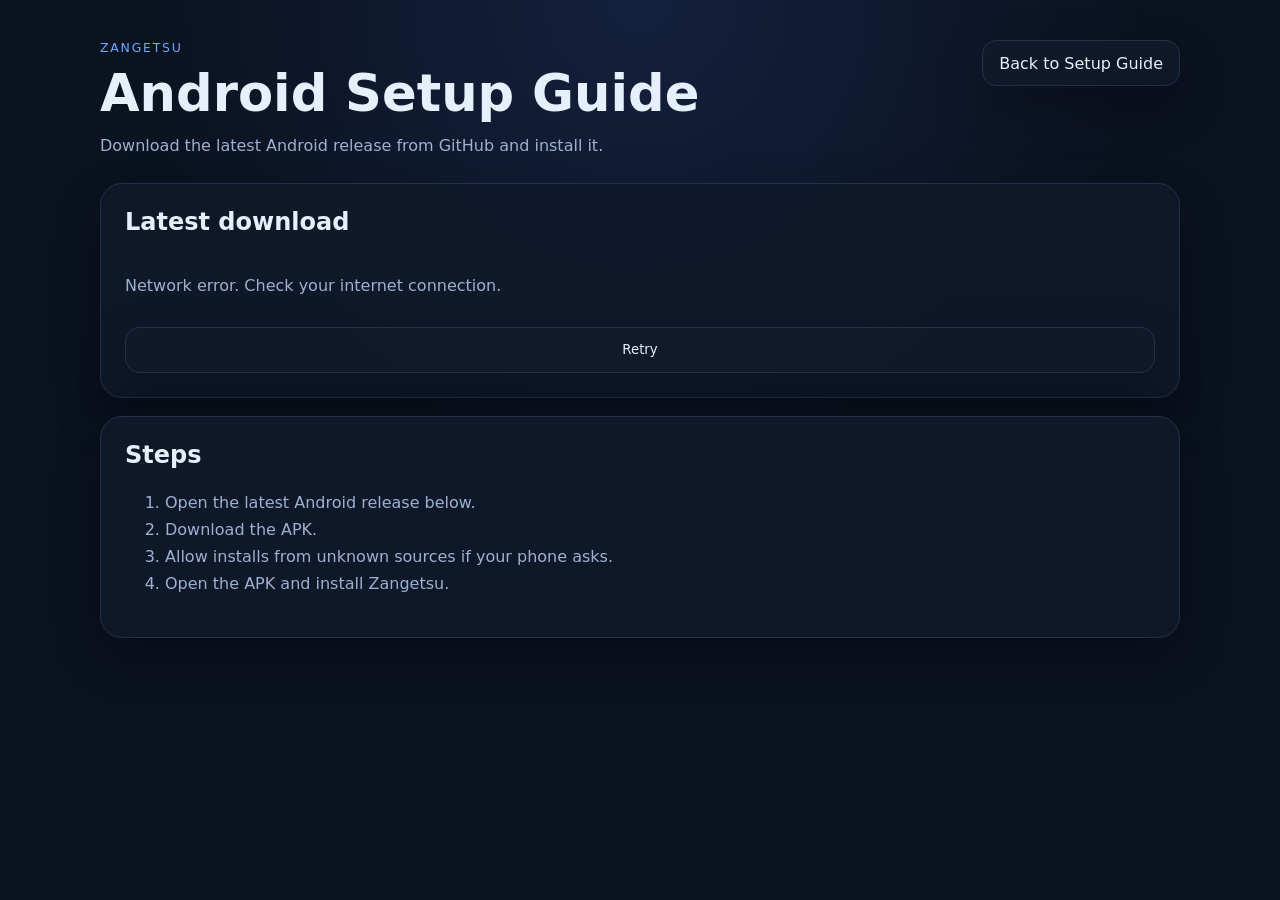
==== android/index.html @ c30e78d7 "Enhance index.html with preconnect and noscript Added preconnect link to GitHub API and noscript mes" ====
<!doctype html>
<html lang="en">
  <head>
    <meta charset="UTF-8" />
    <meta name="viewport" content="width=device-width, initial-scale=1.0" />
    <title>Android Setup | Zangetsu</title>
    <meta name="description" content="Download the latest Android release of Zangetsu from GitHub and install it on your phone or tablet." />
    <link rel="icon" type="image/x-icon" href="../assets/favicon.ico" />
    <link rel="apple-touch-icon" href="../assets/apple-touch-icon.png" />
    <link rel="stylesheet" href="../assets/styles.css" />
    <link rel="preconnect" href="https://api.github.com" />

    <meta property="og:title" content="Android Setup | Zangetsu" />
    <meta property="og:description" content="Install Zangetsu on Android – download the latest APK from GitHub." />
    <meta property="og:type" content="website" />
    <meta property="og:url" content="https://yourdomain.com/android/" />
    <meta property="og:image" content="https://yourdomain.com/assets/og-image.png" />
    <meta name="twitter:card" content="summary_large_image" />
    <meta name="twitter:title" content="Android Setup | Zangetsu" />
    <meta name="twitter:description" content="Install Zangetsu on Android – download the latest APK from GitHub." />
    <meta name="twitter:image" content="https://yourdomain.com/assets/og-image.png" />

    <script defer src="../assets/app.js"></script>
  </head>
  <body data-page="android">
    <a class="skip-link" href="#main-content">Skip to main content</a>

    <header class="topbar">
      <div>
        <p class="eyebrow">Zangetsu</p>
        <h1>Android Setup Guide</h1>
        <p class="subtext">Download the latest Android release from GitHub and install it.</p>
      </div>
      <a class="ghost-button" href="../">Back to Setup Guide</a>
    </header>

    <main id="main-content" class="content">
      <section class="panel">
        <h2>Latest download</h2>
        <div id="download-area" class="download-area">
          <p>Loading release data…</p>
          <noscript>
            <p>JavaScript is required to fetch the latest release automatically.</p>
            <a class="download-button" href="https://github.com/Spyou/Zangetsu/releases/latest" target="_blank" rel="noopener noreferrer">
              Go to GitHub Releases
            </a>
          </noscript>
        </div>
      </section>

      <section class="panel">
        <h2>Steps</h2>
        <ol>
          <li>Open the latest Android release below.</li>
          <li>Download the APK.</li>
          <li>Allow installs from unknown sources if your phone asks.</li>
          <li>Open the APK and install Zangetsu.</li>
        </ol>
      </section>
    </main>
  </body>
</html>
---- assets/styles.css ----
:root {
  --bg: #0b1220;
  --panel: #111a2b;
  --panel-2: #0f1726;
  --text: #e7eefc;
  --muted: #9db0d0;
  --accent: #6ea8fe;
  --border: #22304a;
  --shadow: 0 20px 50px rgba(0, 0, 0, 0.28);
  --radius: 22px;
  --max: 1080px;
  font-family: Inter, system-ui, -apple-system, BlinkMacSystemFont, "Segoe UI", sans-serif;
}

* {
  box-sizing: border-box;
}

body {
  margin: 0;
  min-height: 100vh;
  background: radial-gradient(circle at top, #14213d 0%, var(--bg) 45%);
  color: var(--text);
}

a {
  color: inherit;
  text-decoration: none;
}

/* Focus indicators */
a:focus-visible,
button:focus-visible {
  outline: 2px solid var(--accent);
  outline-offset: 2px;
}

/* Skip to content link */
.skip-link {
  position: absolute;
  top: -40px;
  left: 16px;
  background: var(--accent);
  color: #000;
  padding: 8px 16px;
  border-radius: 8px;
  z-index: 1000;
  font-weight: 600;
  transition: top 0.2s ease;
}

.skip-link:focus {
  top: 16px;
}

@media (prefers-reduced-motion: reduce) {
  .skip-link {
    transition: none;
  }
}

.topbar,
.content,
.grid {
  width: min(var(--max), calc(100% - 32px));
  margin: 0 auto;
}

.topbar {
  display: flex;
  align-items: flex-start;
  justify-content: space-between;
  gap: 16px;
  padding: 40px 0 24px;
}

.eyebrow {
  margin: 0 0 8px;
  text-transform: uppercase;
  letter-spacing: 0.14em;
  font-size: 0.78rem;
  color: var(--accent);
}

h1 {
  margin: 0;
  font-size: clamp(2rem, 4vw, 3.5rem);
}

.subtext {
  margin: 10px 0 0;
  color: var(--muted);
  max-width: 62ch;
  line-height: 1.6;
}

.ghost-button,
.download-button,
button.ghost-button {
  display: inline-flex;
  align-items: center;
  justify-content: center;
  min-height: 46px;
  padding: 0 16px;
  border-radius: 14px;
  border: 1px solid var(--border);
  background: rgba(17, 26, 43, 0.78);
  box-shadow: var(--shadow);
  cursor: pointer;
  font-family: inherit;
  color: var(--text);
  transition: transform 0.15s ease, border-color 0.15s ease;
}

button.ghost-button {
  background: rgba(17, 26, 43, 0.78);
}

@media (prefers-reduced-motion: no-preference) {
  .ghost-button:hover,
  .download-button:hover,
  .card:hover {
    transform: translateY(-1px);
  }
  .ghost-button:hover,
  .download-button:hover {
    border-color: var(--accent);
  }
}

.grid {
  display: grid;
  grid-template-columns: repeat(2, minmax(0, 1fr));
  gap: 18px;
  padding-bottom: 36px;
}

.card,
.panel {
  border: 1px solid var(--border);
  background: rgba(17, 26, 43, 0.88);
  border-radius: var(--radius);
  box-shadow: var(--shadow);
}

.card {
  padding: 24px;
  min-height: 170px;
  transition: transform 0.18s ease, border-color 0.18s ease;
}

.card:hover {
  border-color: var(--accent);
}

.card h2,
.panel h2 {
  margin-top: 0;
}

.card p,
.panel p,
.panel li {
  color: var(--muted);
  line-height: 1.7;
}

.content {
  display: grid;
  gap: 18px;
  padding-bottom: 36px;
}

.panel {
  padding: 24px;
}

.download-area {
  display: grid;
  gap: 12px;
}

.download-button {
  width: fit-content;
  gap: 10px;
  background: linear-gradient(180deg, rgba(110, 168, 254, 0.2), rgba(110, 168, 254, 0.1));
}

/* Loading spinner */
.loading-spinner {
  display: flex;
  align-items: center;
  gap: 8px;
  color: var(--muted);
}

.loading-spinner span::before {
  content: "";
  display: inline-block;
  width: 14px;
  height: 14px;
  border: 2px solid var(--border);
  border-top-color: var(--accent);
  border-radius: 50%;
  animation: spin 0.8s linear infinite;
  margin-right: 8px;
  vertical-align: middle;
}

@keyframes spin {
  to { transform: rotate(360deg); }
}

.badge {
  display: inline-flex;
  width: fit-content;
  padding: 4px 10px;
  border-radius: 999px;
  background: rgba(110, 168, 254, 0.14);
  color: #cfe1ff;
  font-size: 0.85rem;
  border: 1px solid rgba(110, 168, 254, 0.22);
}

@media (max-width: 760px) {
  .topbar {
    flex-direction: column;
  }

  .grid {
    grid-template-columns: 1fr;
  }
}
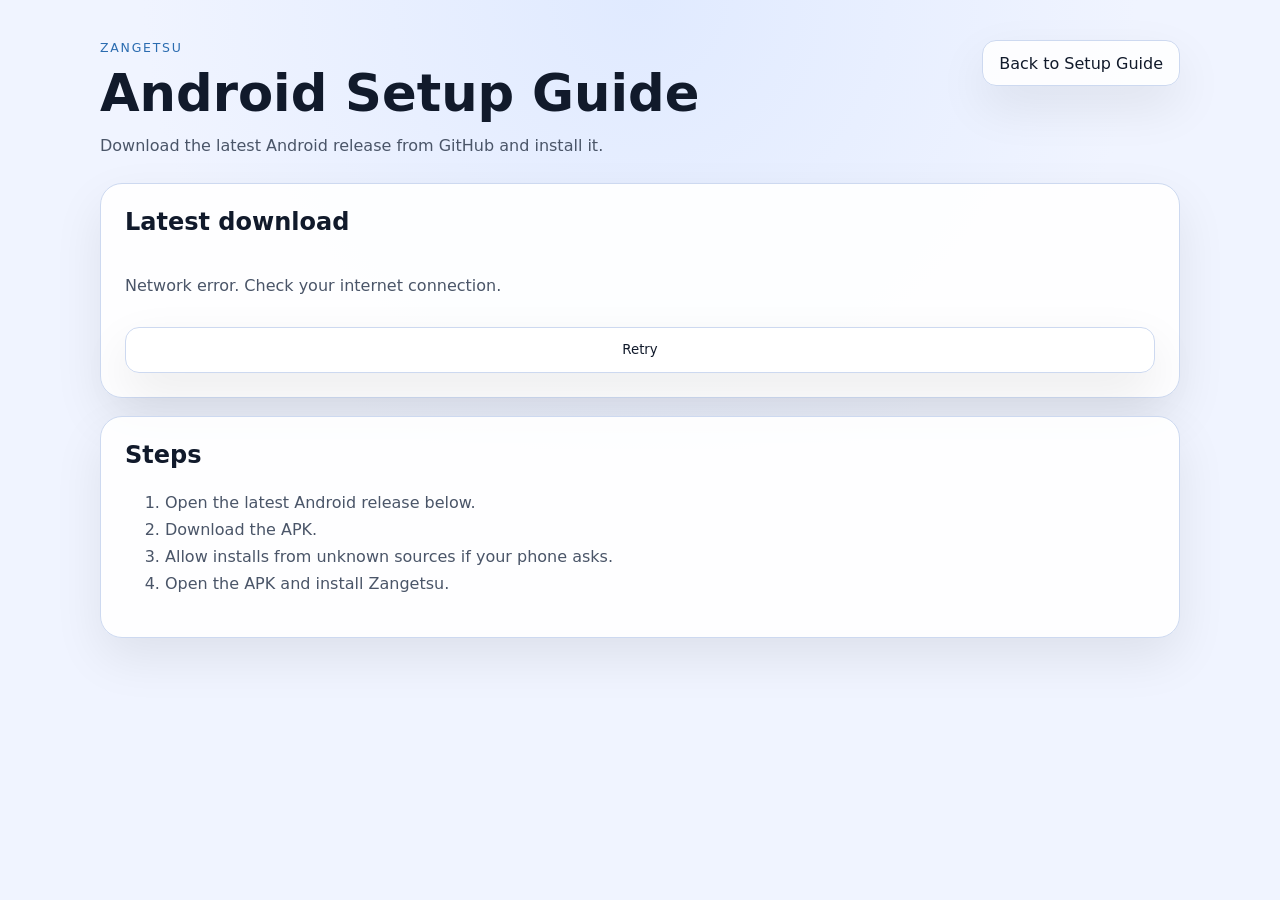
==== commit 51be0a45: "Enhance index.html with canonical and dns-prefetch links" ====
--- a/android/index.html
+++ b/android/index.html
@@ -7,8 +7,10 @@
     <meta name="description" content="Download the latest Android release of Zangetsu from GitHub and install it on your phone or tablet." />
     <link rel="icon" type="image/x-icon" href="../assets/favicon.ico" />
     <link rel="apple-touch-icon" href="../assets/apple-touch-icon.png" />
+    <link rel="canonical" href="https://yourdomain.com/android/" />
+    <link rel="dns-prefetch" href="https://api.github.com" />
+    <link rel="dns-prefetch" href="https://github.com" />
     <link rel="stylesheet" href="../assets/styles.css" />
-    <link rel="preconnect" href="https://api.github.com" />
 
     <meta property="og:title" content="Android Setup | Zangetsu" />
     <meta property="og:description" content="Install Zangetsu on Android – download the latest APK from GitHub." />
@@ -28,13 +30,13 @@
     <header class="topbar">
       <div>
         <p class="eyebrow">Zangetsu</p>
-        <h1>Android Setup Guide</h1>
+        <h1 id="page-title">Android Setup Guide</h1>
         <p class="subtext">Download the latest Android release from GitHub and install it.</p>
       </div>
       <a class="ghost-button" href="../">Back to Setup Guide</a>
     </header>
 
-    <main id="main-content" class="content">
+    <main id="main-content" class="content" aria-labelledby="page-title">
       <section class="panel">
         <h2>Latest download</h2>
         <div id="download-area" class="download-area">
--- a/assets/styles.css
+++ b/assets/styles.css
@@ -12,6 +12,18 @@
   font-family: Inter, system-ui, -apple-system, BlinkMacSystemFont, "Segoe UI", sans-serif;
 }
 
+/* Light theme */
+[data-theme="light"] {
+  --bg: #f0f4ff;
+  --panel: #ffffff;
+  --panel-2: #f9fbff;
+  --text: #111a2b;
+  --muted: #4a5568;
+  --accent: #2b6cb0;
+  --border: #cdd9f0;
+  --shadow: 0 20px 50px rgba(0, 0, 0, 0.08);
+}
+
 * {
   box-sizing: border-box;
 }
@@ -23,41 +35,35 @@
   color: var(--text);
 }
 
+[data-theme="light"] body {
+  background: radial-gradient(circle at top, #e0eaff 0%, var(--bg) 45%);
+}
+
 a {
   color: inherit;
   text-decoration: none;
 }
 
-/* Focus indicators */
 a:focus-visible,
 button:focus-visible {
   outline: 2px solid var(--accent);
   outline-offset: 2px;
 }
 
-/* Skip to content link */
 .skip-link {
   position: absolute;
   top: -40px;
   left: 16px;
   background: var(--accent);
-  color: #000;
+  color: #fff;
   padding: 8px 16px;
   border-radius: 8px;
   z-index: 1000;
   font-weight: 600;
   transition: top 0.2s ease;
 }
-
-.skip-link:focus {
-  top: 16px;
-}
-
-@media (prefers-reduced-motion: reduce) {
-  .skip-link {
-    transition: none;
-  }
-}
+.skip-link:focus { top: 16px; }
+@media (prefers-reduced-motion: reduce) { .skip-link { transition: none; } }
 
 .topbar,
 .content,
@@ -112,20 +118,18 @@
   transition: transform 0.15s ease, border-color 0.15s ease;
 }
 
-button.ghost-button {
-  background: rgba(17, 26, 43, 0.78);
+[data-theme="light"] .ghost-button,
+[data-theme="light"] .download-button,
+[data-theme="light"] button.ghost-button {
+  background: rgba(255,255,255,0.88);
 }
 
 @media (prefers-reduced-motion: no-preference) {
   .ghost-button:hover,
   .download-button:hover,
-  .card:hover {
-    transform: translateY(-1px);
-  }
+  .card:hover { transform: translateY(-1px); }
   .ghost-button:hover,
-  .download-button:hover {
-    border-color: var(--accent);
-  }
+  .download-button:hover { border-color: var(--accent); }
 }
 
 .grid {
@@ -143,24 +147,21 @@
   box-shadow: var(--shadow);
 }
 
+[data-theme="light"] .card,
+[data-theme="light"] .panel {
+  background: rgba(255,255,255,0.92);
+}
+
 .card {
   padding: 24px;
   min-height: 170px;
   transition: transform 0.18s ease, border-color 0.18s ease;
 }
-
-.card:hover {
-  border-color: var(--accent);
-}
-
-.card h2,
-.panel h2 {
-  margin-top: 0;
-}
-
-.card p,
-.panel p,
-.panel li {
+.card:hover { border-color: var(--accent); }
+
+.card h2, .panel h2 { margin-top: 0; }
+
+.card p, .panel p, .panel li {
   color: var(--muted);
   line-height: 1.7;
 }
@@ -171,22 +172,80 @@
   padding-bottom: 36px;
 }
 
-.panel {
-  padding: 24px;
-}
-
-.download-area {
-  display: grid;
-  gap: 12px;
+.panel { padding: 24px; }
+
+.download-area { display: grid; gap: 12px; }
+
+.download-row {
+  display: flex;
+  align-items: flex-start;
+  gap: 16px;
+  flex-wrap: wrap;
 }
 
 .download-button {
   width: fit-content;
   gap: 10px;
-  background: linear-gradient(180deg, rgba(110, 168, 254, 0.2), rgba(110, 168, 254, 0.1));
-}
-
-/* Loading spinner */
+  background: linear-gradient(180deg, rgba(110,168,254,0.2), rgba(110,168,254,0.1));
+}
+
+[data-theme="light"] .download-button {
+  background: linear-gradient(180deg, rgba(43,108,176,0.15), rgba(43,108,176,0.05));
+}
+
+.copy-btn {
+  font-size: 0.85rem;
+  min-height: 46px;
+}
+
+.qr-code {
+  display: flex;
+  flex-direction: column;
+  align-items: center;
+  gap: 4px;
+  padding: 8px;
+  background: rgba(255,255,255,0.05);
+  border-radius: 12px;
+  border: 1px solid var(--border);
+}
+
+[data-theme="light"] .qr-code {
+  background: rgba(0,0,0,0.03);
+}
+
+.qr-code img {
+  display: block;
+  width: 120px;
+  height: 120px;
+}
+
+.qr-code small {
+  font-size: 0.75rem;
+  color: var(--muted);
+}
+
+.release-notes {
+  margin-top: 8px;
+  padding: 12px;
+  background: rgba(110,168,254,0.07);
+  border-radius: 14px;
+  border: 1px solid rgba(110,168,254,0.15);
+}
+
+.release-notes h3 {
+  margin: 0 0 6px;
+  font-size: 0.95rem;
+  color: var(--accent);
+}
+
+.release-notes p {
+  margin: 0;
+  font-size: 0.9rem;
+  color: var(--muted);
+  white-space: pre-wrap;
+  line-height: 1.6;
+}
+
 .loading-spinner {
   display: flex;
   align-items: center;
@@ -207,27 +266,62 @@
   vertical-align: middle;
 }
 
-@keyframes spin {
-  to { transform: rotate(360deg); }
-}
+@keyframes spin { to { transform: rotate(360deg); } }
 
 .badge {
   display: inline-flex;
   width: fit-content;
   padding: 4px 10px;
   border-radius: 999px;
-  background: rgba(110, 168, 254, 0.14);
+  background: rgba(110,168,254,0.14);
   color: #cfe1ff;
   font-size: 0.85rem;
-  border: 1px solid rgba(110, 168, 254, 0.22);
+  border: 1px solid rgba(110,168,254,0.22);
+}
+
+[data-theme="light"] .badge {
+  background: rgba(43,108,176,0.1);
+  color: #1e3a5f;
+  border-color: rgba(43,108,176,0.25);
+}
+
+/* Back to top button */
+.back-to-top {
+  position: fixed;
+  bottom: 24px;
+  right: 24px;
+  display: none;
+  width: 44px;
+  height: 44px;
+  border-radius: 50%;
+  border: 1px solid var(--border);
+  background: var(--panel);
+  box-shadow: var(--shadow);
+  align-items: center;
+  justify-content: center;
+  cursor: pointer;
+  z-index: 999;
+  color: var(--text);
+}
+.back-to-top:hover { border-color: var(--accent); }
+
+/* Theme toggle button */
+.theme-toggle-btn {
+  background: none;
+  border: 1px solid var(--border);
+  border-radius: 14px;
+  padding: 8px 12px;
+  color: var(--text);
+  cursor: pointer;
+  font-size: 1.2rem;
+  display: flex;
+  align-items: center;
+  gap: 4px;
 }
 
 @media (max-width: 760px) {
-  .topbar {
-    flex-direction: column;
-  }
-
-  .grid {
-    grid-template-columns: 1fr;
-  }
-}
+  .topbar { flex-direction: column; }
+  .grid { grid-template-columns: 1fr; }
+  .download-row { flex-direction: column; align-items: stretch; }
+  .qr-code { align-self: flex-start; }
+}
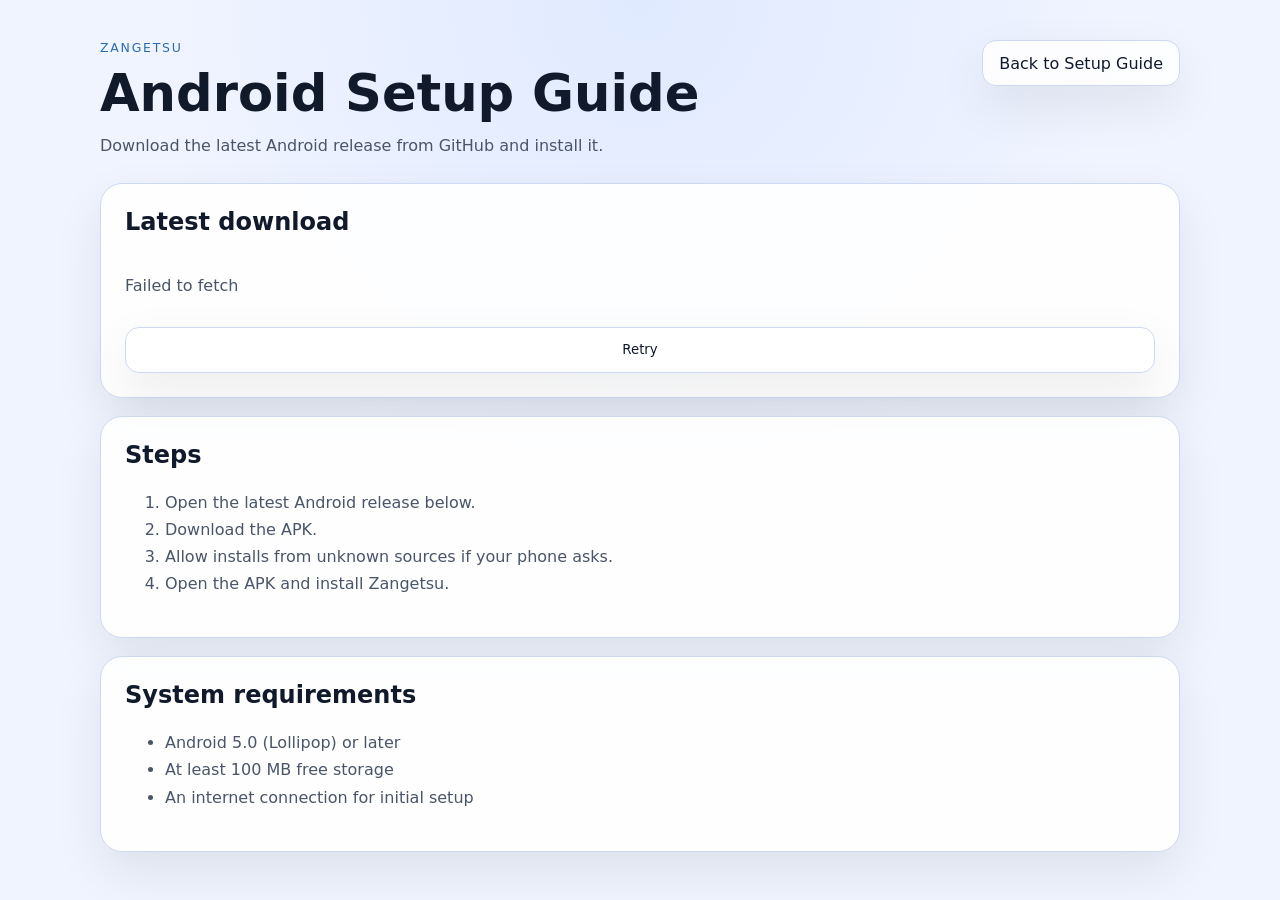
==== commit c99077e3: "Add system requirements to index.html Added system requirements section to the installation guide." ====
--- a/android/index.html
+++ b/android/index.html
@@ -59,6 +59,15 @@
           <li>Open the APK and install Zangetsu.</li>
         </ol>
       </section>
+
+      <section class="panel">
+        <h2>System requirements</h2>
+        <ul>
+          <li>Android 5.0 (Lollipop) or later</li>
+          <li>At least 100 MB free storage</li>
+          <li>An internet connection for initial setup</li>
+        </ul>
+      </section>
     </main>
   </body>
 </html>
--- a/assets/styles.css
+++ b/assets/styles.css
@@ -12,7 +12,6 @@
   font-family: Inter, system-ui, -apple-system, BlinkMacSystemFont, "Segoe UI", sans-serif;
 }
 
-/* Light theme */
 [data-theme="light"] {
   --bg: #f0f4ff;
   --panel: #ffffff;
@@ -176,6 +175,25 @@
 
 .download-area { display: grid; gap: 12px; }
 
+/* Top row with badge, refresh, timestamp */
+.download-top-row {
+  display: flex;
+  align-items: center;
+  gap: 10px;
+  flex-wrap: wrap;
+}
+
+.refresh-btn {
+  font-size: 0.85rem;
+  min-height: 36px;
+  padding: 0 10px;
+}
+
+.last-updated {
+  font-size: 0.75rem;
+  color: var(--muted);
+}
+
 .download-row {
   display: flex;
   align-items: flex-start;
@@ -183,14 +201,32 @@
   flex-wrap: wrap;
 }
 
+.download-link-wrapper {
+  display: flex;
+  flex-direction: column;
+  gap: 4px;
+  align-items: flex-start;
+}
+
+/* Download button with truncation */
 .download-button {
   width: fit-content;
+  max-width: 260px;
+  white-space: nowrap;
+  overflow: hidden;
+  text-overflow: ellipsis;
   gap: 10px;
   background: linear-gradient(180deg, rgba(110,168,254,0.2), rgba(110,168,254,0.1));
 }
 
 [data-theme="light"] .download-button {
   background: linear-gradient(180deg, rgba(43,108,176,0.15), rgba(43,108,176,0.05));
+}
+
+.file-size {
+  font-size: 0.8rem;
+  color: var(--muted);
+  padding-left: 4px;
 }
 
 .copy-btn {
@@ -285,7 +321,6 @@
   border-color: rgba(43,108,176,0.25);
 }
 
-/* Back to top button */
 .back-to-top {
   position: fixed;
   bottom: 24px;
@@ -305,7 +340,6 @@
 }
 .back-to-top:hover { border-color: var(--accent); }
 
-/* Theme toggle button */
 .theme-toggle-btn {
   background: none;
   border: 1px solid var(--border);
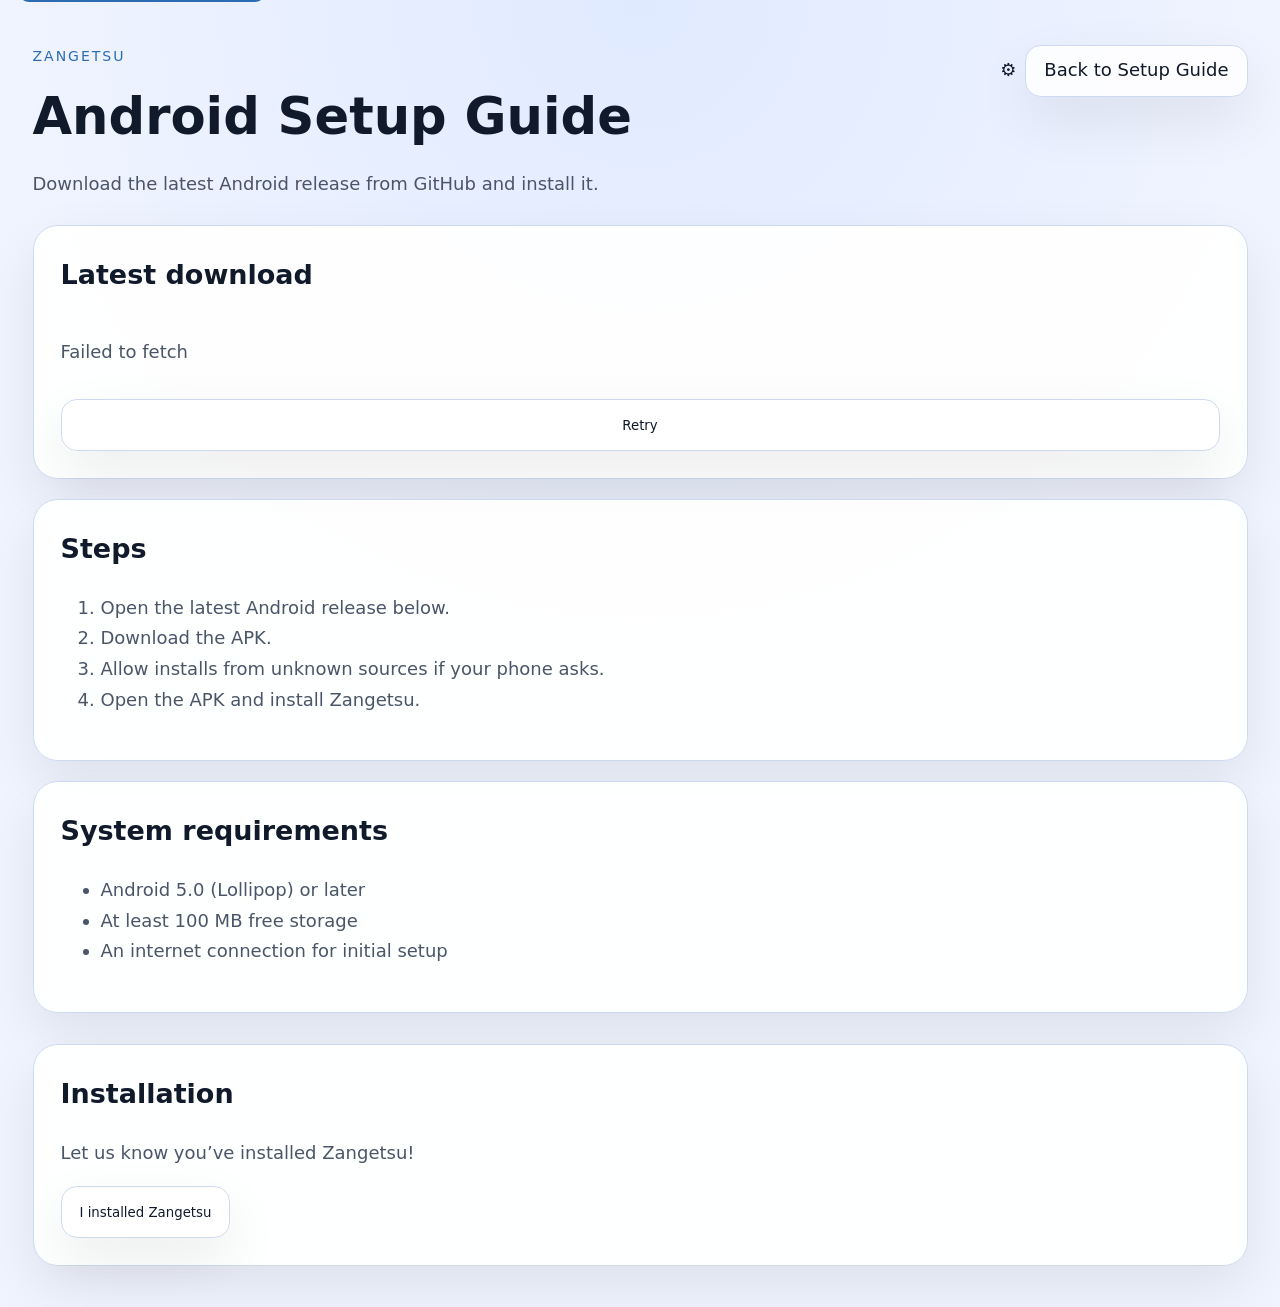
==== commit ddcfb2aa: "Add scripts and update layout in index.html" ====
--- a/android/index.html
+++ b/android/index.html
@@ -11,6 +11,8 @@
     <link rel="dns-prefetch" href="https://api.github.com" />
     <link rel="dns-prefetch" href="https://github.com" />
     <link rel="stylesheet" href="../assets/styles.css" />
+    <script defer src="../assets/app.js"></script>
+    <script defer src="../assets/download.js"></script>
 
     <meta property="og:title" content="Android Setup | Zangetsu" />
     <meta property="og:description" content="Install Zangetsu on Android – download the latest APK from GitHub." />
@@ -21,8 +23,6 @@
     <meta name="twitter:title" content="Android Setup | Zangetsu" />
     <meta name="twitter:description" content="Install Zangetsu on Android – download the latest APK from GitHub." />
     <meta name="twitter:image" content="https://yourdomain.com/assets/og-image.png" />
-
-    <script defer src="../assets/app.js"></script>
   </head>
   <body data-page="android">
     <a class="skip-link" href="#main-content">Skip to main content</a>
@@ -33,7 +33,10 @@
         <h1 id="page-title">Android Setup Guide</h1>
         <p class="subtext">Download the latest Android release from GitHub and install it.</p>
       </div>
-      <a class="ghost-button" href="../">Back to Setup Guide</a>
+      <div style="display: flex; gap: 0.5rem; align-items: center;">
+        <a href="../settings/" class="settings-icon" aria-label="Settings">⚙️</a>
+        <a class="ghost-button" href="../">Back to Setup Guide</a>
+      </div>
     </header>
 
     <main id="main-content" class="content" aria-labelledby="page-title">
--- a/assets/styles.css
+++ b/assets/styles.css
@@ -6,10 +6,16 @@
   --muted: #9db0d0;
   --accent: #6ea8fe;
   --border: #22304a;
-  --shadow: 0 20px 50px rgba(0, 0, 0, 0.28);
-  --radius: 22px;
-  --max: 1080px;
+  --shadow: 0 1.25rem 3.125rem rgba(0, 0, 0, 0.28);
+
+  --radius-sm: 0.625rem;
+  --radius-md: 0.875rem;
+  --radius-lg: 1.375rem;
+  --radius-full: 999px;
+
+  --max: 67.5rem;
   font-family: Inter, system-ui, -apple-system, BlinkMacSystemFont, "Segoe UI", sans-serif;
+  font-size: clamp(1rem, 2vw, 1.125rem);
 }
 
 [data-theme="light"] {
@@ -20,7 +26,7 @@
   --muted: #4a5568;
   --accent: #2b6cb0;
   --border: #cdd9f0;
-  --shadow: 0 20px 50px rgba(0, 0, 0, 0.08);
+  --shadow: 0 1.25rem 3.125rem rgba(0, 0, 0, 0.08);
 }
 
 * {
@@ -32,10 +38,21 @@
   min-height: 100vh;
   background: radial-gradient(circle at top, #14213d 0%, var(--bg) 45%);
   color: var(--text);
+  line-height: 1.6;
 }
 
 [data-theme="light"] body {
   background: radial-gradient(circle at top, #e0eaff 0%, var(--bg) 45%);
+}
+
+/* Fade-in animation for main content */
+@keyframes fadeIn {
+  from { opacity: 0; transform: translateY(10px); }
+  to { opacity: 1; transform: translateY(0); }
+}
+
+main {
+  animation: fadeIn 0.5s ease both;
 }
 
 a {
@@ -51,23 +68,23 @@
 
 .skip-link {
   position: absolute;
-  top: -40px;
-  left: 16px;
+  top: -2.5rem;
+  left: 1rem;
   background: var(--accent);
   color: #fff;
-  padding: 8px 16px;
-  border-radius: 8px;
+  padding: 0.5rem 1rem;
+  border-radius: var(--radius-sm);
   z-index: 1000;
   font-weight: 600;
   transition: top 0.2s ease;
 }
-.skip-link:focus { top: 16px; }
+.skip-link:focus { top: 1rem; }
 @media (prefers-reduced-motion: reduce) { .skip-link { transition: none; } }
 
 .topbar,
 .content,
 .grid {
-  width: min(var(--max), calc(100% - 32px));
+  width: min(var(--max), calc(100% - 2rem));
   margin: 0 auto;
 }
 
@@ -75,12 +92,12 @@
   display: flex;
   align-items: flex-start;
   justify-content: space-between;
-  gap: 16px;
-  padding: 40px 0 24px;
+  gap: 1rem;
+  padding: 2.5rem 0 1.5rem;
 }
 
 .eyebrow {
-  margin: 0 0 8px;
+  margin: 0 0 0.5rem;
   text-transform: uppercase;
   letter-spacing: 0.14em;
   font-size: 0.78rem;
@@ -93,10 +110,16 @@
 }
 
 .subtext {
-  margin: 10px 0 0;
+  margin: 0.625rem 0 0;
   color: var(--muted);
   max-width: 62ch;
-  line-height: 1.6;
+}
+
+.description {
+  margin: 0.625rem 0 0;
+  color: var(--muted);
+  font-size: 0.95rem;
+  max-width: 62ch;
 }
 
 .ghost-button,
@@ -105,9 +128,9 @@
   display: inline-flex;
   align-items: center;
   justify-content: center;
-  min-height: 46px;
-  padding: 0 16px;
-  border-radius: 14px;
+  min-height: 2.875rem;
+  padding: 0 1rem;
+  border-radius: var(--radius-md);
   border: 1px solid var(--border);
   background: rgba(17, 26, 43, 0.78);
   box-shadow: var(--shadow);
@@ -134,15 +157,15 @@
 .grid {
   display: grid;
   grid-template-columns: repeat(2, minmax(0, 1fr));
-  gap: 18px;
-  padding-bottom: 36px;
+  gap: 1.125rem;
+  padding-bottom: 2.25rem;
 }
 
 .card,
 .panel {
   border: 1px solid var(--border);
   background: rgba(17, 26, 43, 0.88);
-  border-radius: var(--radius);
+  border-radius: var(--radius-lg);
   box-shadow: var(--shadow);
 }
 
@@ -152,8 +175,8 @@
 }
 
 .card {
-  padding: 24px;
-  min-height: 170px;
+  padding: 1.5rem;
+  min-height: 10.625rem;
   transition: transform 0.18s ease, border-color 0.18s ease;
 }
 .card:hover { border-color: var(--accent); }
@@ -167,55 +190,46 @@
 
 .content {
   display: grid;
-  gap: 18px;
-  padding-bottom: 36px;
-}
-
-.panel { padding: 24px; }
-
-.download-area { display: grid; gap: 12px; }
-
-/* Top row with badge, refresh, timestamp */
+  gap: 1.125rem;
+  padding-bottom: 2.25rem;
+}
+
+.panel { padding: 1.5rem; }
+
+.download-area { display: grid; gap: 0.75rem; }
+
 .download-top-row {
   display: flex;
   align-items: center;
-  gap: 10px;
+  gap: 0.625rem;
   flex-wrap: wrap;
 }
 
-.refresh-btn {
-  font-size: 0.85rem;
-  min-height: 36px;
-  padding: 0 10px;
-}
-
-.last-updated {
-  font-size: 0.75rem;
-  color: var(--muted);
-}
+.refresh-btn { font-size: 0.85rem; min-height: 2.25rem; padding: 0 0.625rem; }
+.release-date { font-size: 0.85rem; color: var(--muted); }
+.last-updated { font-size: 0.75rem; color: var(--muted); margin-left: auto; }
 
 .download-row {
   display: flex;
   align-items: flex-start;
-  gap: 16px;
+  gap: 1rem;
   flex-wrap: wrap;
 }
 
 .download-link-wrapper {
   display: flex;
   flex-direction: column;
-  gap: 4px;
+  gap: 0.25rem;
   align-items: flex-start;
 }
 
-/* Download button with truncation */
 .download-button {
   width: fit-content;
-  max-width: 260px;
+  max-width: 16.25rem;
   white-space: nowrap;
   overflow: hidden;
   text-overflow: ellipsis;
-  gap: 10px;
+  gap: 0.625rem;
   background: linear-gradient(180deg, rgba(110,168,254,0.2), rgba(110,168,254,0.1));
 }
 
@@ -223,82 +237,54 @@
   background: linear-gradient(180deg, rgba(43,108,176,0.15), rgba(43,108,176,0.05));
 }
 
-.file-size {
-  font-size: 0.8rem;
-  color: var(--muted);
-  padding-left: 4px;
-}
-
-.copy-btn {
-  font-size: 0.85rem;
-  min-height: 46px;
-}
+.file-size { font-size: 0.8rem; color: var(--muted); padding-left: 0.25rem; }
+
+.copy-btn { font-size: 0.85rem; min-height: 2.875rem; }
 
 .qr-code {
   display: flex;
   flex-direction: column;
   align-items: center;
-  gap: 4px;
-  padding: 8px;
+  gap: 0.25rem;
+  padding: 0.5rem;
   background: rgba(255,255,255,0.05);
-  border-radius: 12px;
-  border: 1px solid var(--border);
-}
-
-[data-theme="light"] .qr-code {
-  background: rgba(0,0,0,0.03);
-}
-
-.qr-code img {
-  display: block;
-  width: 120px;
-  height: 120px;
-}
-
-.qr-code small {
-  font-size: 0.75rem;
-  color: var(--muted);
-}
+  border-radius: var(--radius-md);
+  border: 1px solid var(--border);
+}
+
+[data-theme="light"] .qr-code { background: rgba(0,0,0,0.03); }
+
+.qr-code img { display: block; width: 7.5rem; height: 7.5rem; }
+.qr-code small { font-size: 0.75rem; color: var(--muted); }
 
 .release-notes {
-  margin-top: 8px;
-  padding: 12px;
+  margin-top: 0.5rem;
+  padding: 0.75rem;
   background: rgba(110,168,254,0.07);
-  border-radius: 14px;
+  border-radius: var(--radius-md);
   border: 1px solid rgba(110,168,254,0.15);
 }
 
-.release-notes h3 {
-  margin: 0 0 6px;
-  font-size: 0.95rem;
-  color: var(--accent);
-}
-
-.release-notes p {
-  margin: 0;
-  font-size: 0.9rem;
-  color: var(--muted);
-  white-space: pre-wrap;
-  line-height: 1.6;
-}
+.release-notes h3 { margin: 0 0 0.375rem; font-size: 0.95rem; color: var(--accent); }
+.release-notes p { margin: 0; font-size: 0.9rem; color: var(--muted); white-space: pre-wrap; line-height: 1.6; }
 
 .loading-spinner {
   display: flex;
   align-items: center;
-  gap: 8px;
+  gap: 0.5rem;
   color: var(--muted);
 }
 
 .loading-spinner span::before {
   content: "";
   display: inline-block;
-  width: 14px;
-  height: 14px;
+  width: 0.875rem;
+  height: 0.875rem;
   border: 2px solid var(--border);
   border-top-color: var(--accent);
   border-radius: 50%;
   animation: spin 0.8s linear infinite;
-  margin-right: 8px;
+  margin-right: 0.5rem;
   vertical-align: middle;
 }
 
@@ -307,8 +293,8 @@
 .badge {
   display: inline-flex;
   width: fit-content;
-  padding: 4px 10px;
-  border-radius: 999px;
+  padding: 0.25rem 0.625rem;
+  border-radius: var(--radius-full);
   background: rgba(110,168,254,0.14);
   color: #cfe1ff;
   font-size: 0.85rem;
@@ -323,11 +309,11 @@
 
 .back-to-top {
   position: fixed;
-  bottom: 24px;
-  right: 24px;
+  bottom: 1.5rem;
+  right: 1.5rem;
   display: none;
-  width: 44px;
-  height: 44px;
+  width: 2.75rem;
+  height: 2.75rem;
   border-radius: 50%;
   border: 1px solid var(--border);
   background: var(--panel);
@@ -343,15 +329,53 @@
 .theme-toggle-btn {
   background: none;
   border: 1px solid var(--border);
-  border-radius: 14px;
-  padding: 8px 12px;
+  border-radius: var(--radius-md);
+  padding: 0.5rem 0.75rem;
   color: var(--text);
   cursor: pointer;
   font-size: 1.2rem;
   display: flex;
   align-items: center;
-  gap: 4px;
-}
+  gap: 0.25rem;
+}
+
+.language-select {
+  background: rgba(17, 26, 43, 0.78);
+  border: 1px solid var(--border);
+  border-radius: var(--radius-md);
+  color: var(--text);
+  font-family: inherit;
+  padding: 0.5rem 0.75rem;
+  cursor: pointer;
+  font-size: 0.9rem;
+}
+[data-theme="light"] .language-select {
+  background: rgba(255,255,255,0.88);
+}
+
+.star-button { min-height: 2.875rem; }
+.star-count { font-weight: 600; margin-left: 0.25rem; }
+
+.install-feedback { margin-top: 0.625rem; }
+.install-btn { min-height: 2.875rem; }
+
+.checksum-row {
+  display: flex;
+  align-items: center;
+  gap: 0.5rem;
+  flex-wrap: wrap;
+  margin-top: 0.5rem;
+}
+
+/* Changelog page */
+.release-entry {
+  border-bottom: 1px solid var(--border);
+  padding-bottom: 1rem;
+}
+.release-entry:last-child { border-bottom: none; padding-bottom: 0; }
+.release-entry h2 { font-size: 1.4rem; margin: 0; }
+.release-entry small { color: var(--muted); display: block; margin: 0.25rem 0 0.75rem; }
+.release-body { color: var(--muted); line-height: 1.7; }
 
 @media (max-width: 760px) {
   .topbar { flex-direction: column; }
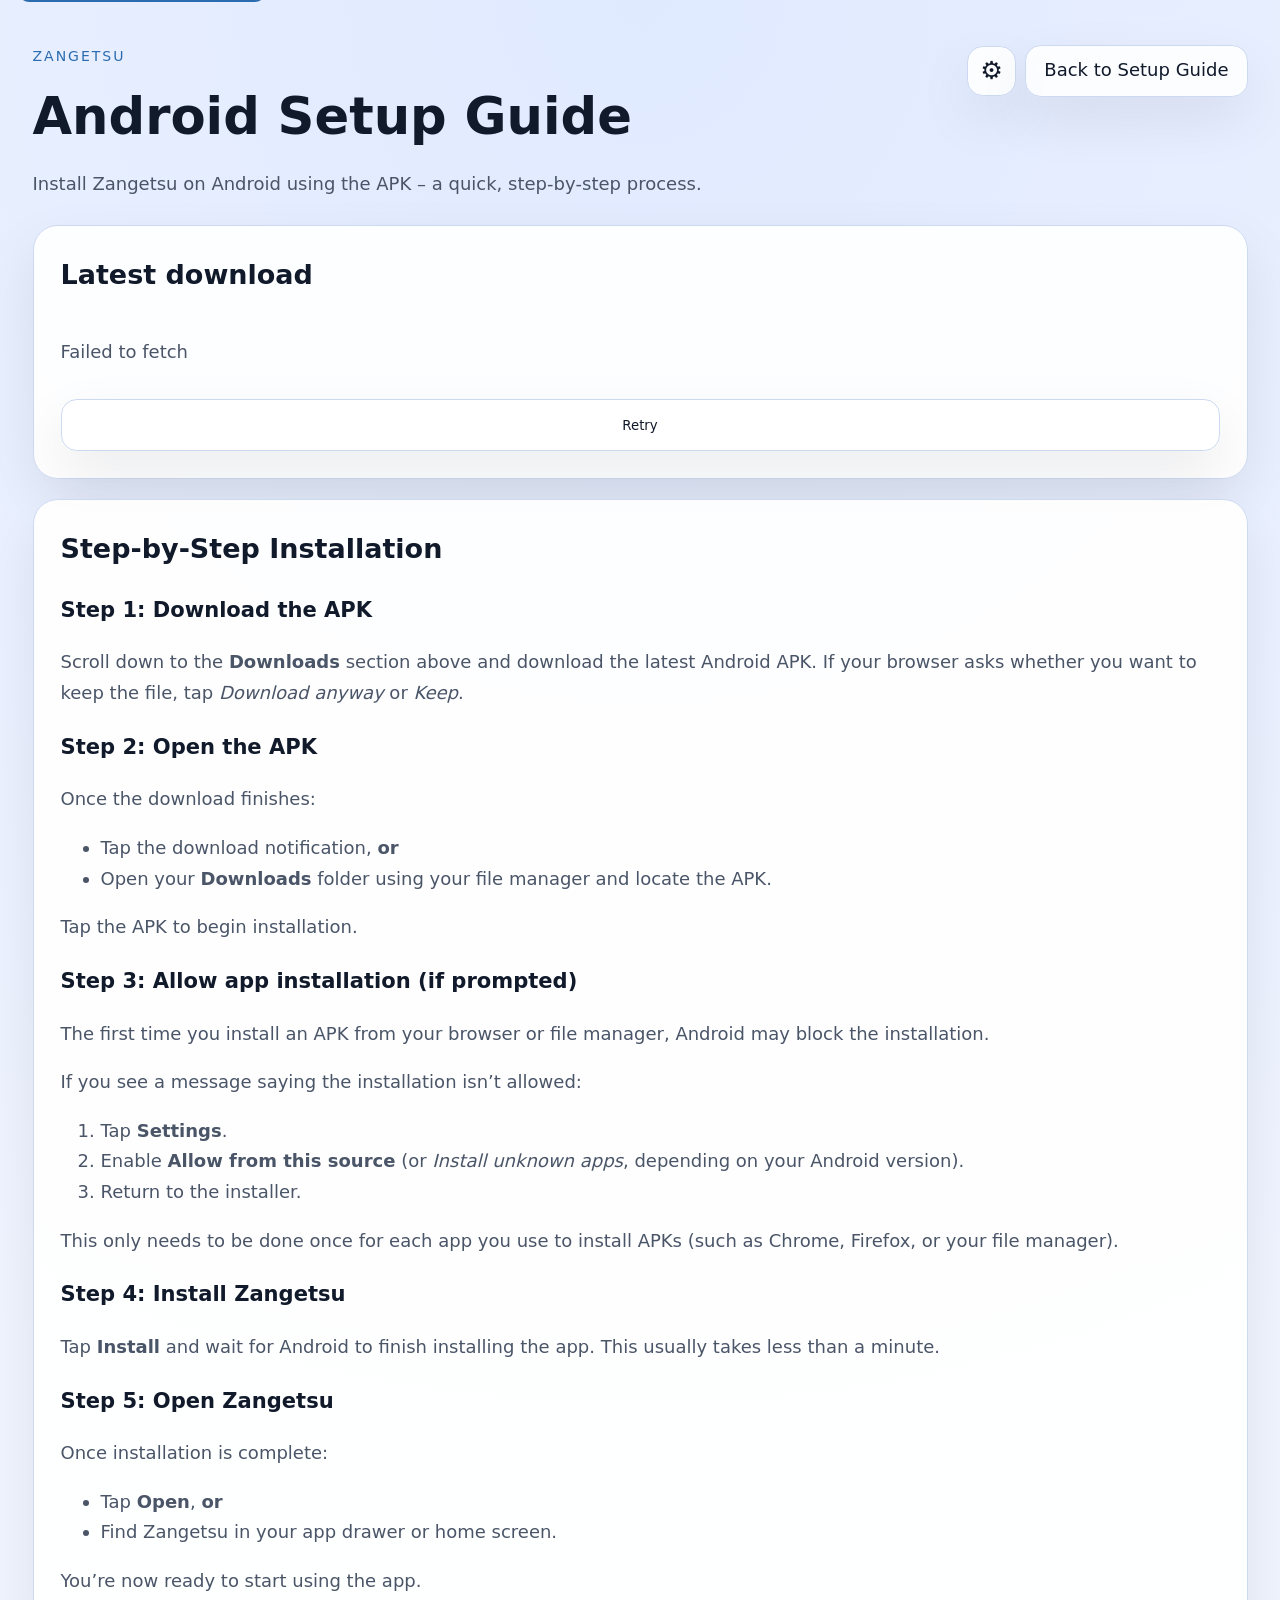
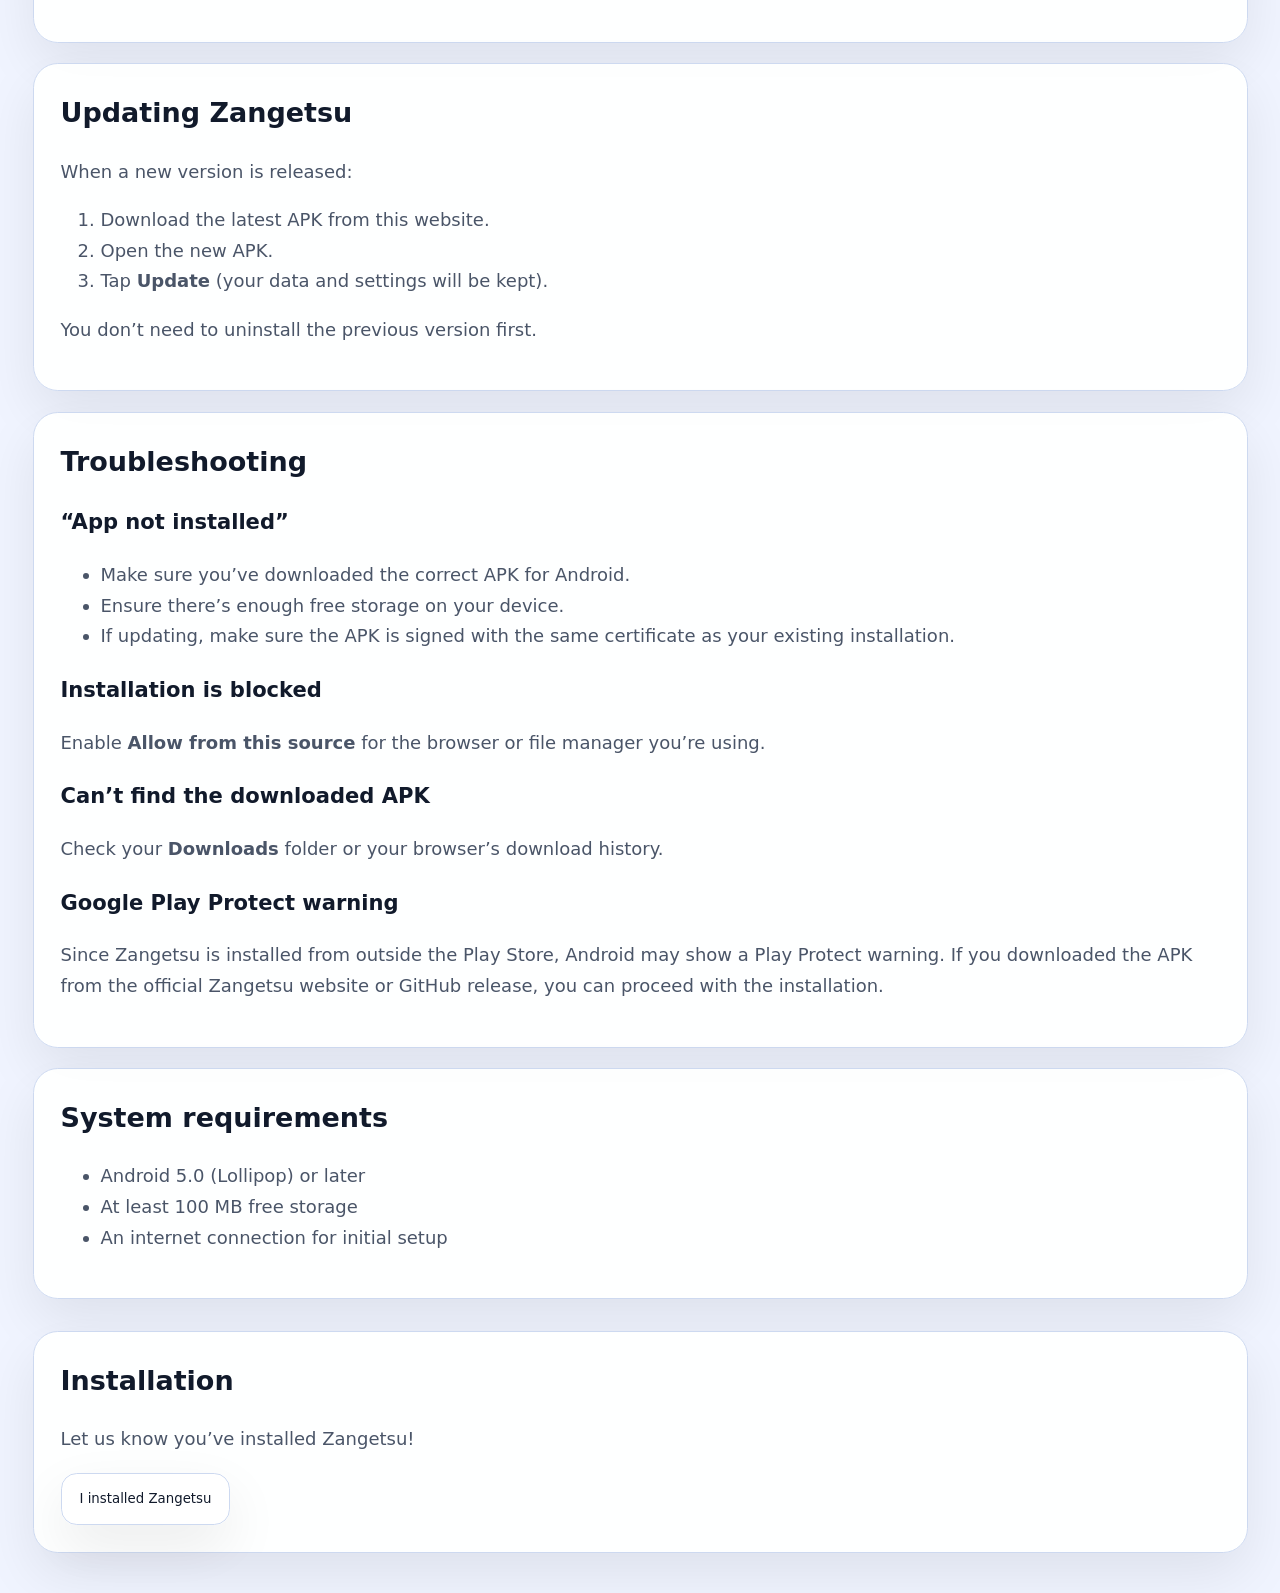
==== commit 74314184: "Revise Android setup instructions and meta description Updated the description and installation step" ====
--- a/android/index.html
+++ b/android/index.html
@@ -4,7 +4,7 @@
     <meta charset="UTF-8" />
     <meta name="viewport" content="width=device-width, initial-scale=1.0" />
     <title>Android Setup | Zangetsu</title>
-    <meta name="description" content="Download the latest Android release of Zangetsu from GitHub and install it on your phone or tablet." />
+    <meta name="description" content="Install Zangetsu on Android – download the latest APK from GitHub. Step‑by‑step guide with troubleshooting." />
     <link rel="icon" type="image/x-icon" href="../assets/favicon.ico" />
     <link rel="apple-touch-icon" href="../assets/apple-touch-icon.png" />
     <link rel="canonical" href="https://yourdomain.com/android/" />
@@ -31,7 +31,7 @@
       <div>
         <p class="eyebrow">Zangetsu</p>
         <h1 id="page-title">Android Setup Guide</h1>
-        <p class="subtext">Download the latest Android release from GitHub and install it.</p>
+        <p class="subtext">Install Zangetsu on Android using the APK – a quick, step‑by‑step process.</p>
       </div>
       <div style="display: flex; gap: 0.5rem; align-items: center;">
         <a href="../settings/" class="settings-icon" aria-label="Settings">⚙️</a>
@@ -40,6 +40,7 @@
     </header>
 
     <main id="main-content" class="content" aria-labelledby="page-title">
+      <!-- Download area (unchanged) -->
       <section class="panel">
         <h2>Latest download</h2>
         <div id="download-area" class="download-area">
@@ -53,16 +54,77 @@
         </div>
       </section>
 
+      <!-- Step‑by‑Step Installation -->
       <section class="panel">
-        <h2>Steps</h2>
+        <h2>Step‑by‑Step Installation</h2>
+
+        <h3>Step 1: Download the APK</h3>
+        <p>Scroll down to the <strong>Downloads</strong> section above and download the latest Android APK. If your browser asks whether you want to keep the file, tap <em>Download anyway</em> or <em>Keep</em>.</p>
+
+        <h3>Step 2: Open the APK</h3>
+        <p>Once the download finishes:</p>
+        <ul>
+          <li>Tap the download notification, <strong>or</strong></li>
+          <li>Open your <strong>Downloads</strong> folder using your file manager and locate the APK.</li>
+        </ul>
+        <p>Tap the APK to begin installation.</p>
+
+        <h3>Step 3: Allow app installation (if prompted)</h3>
+        <p>The first time you install an APK from your browser or file manager, Android may block the installation.</p>
+        <p>If you see a message saying the installation isn’t allowed:</p>
         <ol>
-          <li>Open the latest Android release below.</li>
-          <li>Download the APK.</li>
-          <li>Allow installs from unknown sources if your phone asks.</li>
-          <li>Open the APK and install Zangetsu.</li>
+          <li>Tap <strong>Settings</strong>.</li>
+          <li>Enable <strong>Allow from this source</strong> (or <em>Install unknown apps</em>, depending on your Android version).</li>
+          <li>Return to the installer.</li>
         </ol>
+        <p>This only needs to be done once for each app you use to install APKs (such as Chrome, Firefox, or your file manager).</p>
+
+        <h3>Step 4: Install Zangetsu</h3>
+        <p>Tap <strong>Install</strong> and wait for Android to finish installing the app. This usually takes less than a minute.</p>
+
+        <h3>Step 5: Open Zangetsu</h3>
+        <p>Once installation is complete:</p>
+        <ul>
+          <li>Tap <strong>Open</strong>, <strong>or</strong></li>
+          <li>Find Zangetsu in your app drawer or home screen.</li>
+        </ul>
+        <p>You’re now ready to start using the app.</p>
       </section>
 
+      <!-- Updating Zangetsu -->
+      <section class="panel">
+        <h2>Updating Zangetsu</h2>
+        <p>When a new version is released:</p>
+        <ol>
+          <li>Download the latest APK from this website.</li>
+          <li>Open the new APK.</li>
+          <li>Tap <strong>Update</strong> (your data and settings will be kept).</li>
+        </ol>
+        <p>You don’t need to uninstall the previous version first.</p>
+      </section>
+
+      <!-- Troubleshooting -->
+      <section class="panel">
+        <h2>Troubleshooting</h2>
+
+        <h3>“App not installed”</h3>
+        <ul>
+          <li>Make sure you’ve downloaded the correct APK for Android.</li>
+          <li>Ensure there’s enough free storage on your device.</li>
+          <li>If updating, make sure the APK is signed with the same certificate as your existing installation.</li>
+        </ul>
+
+        <h3>Installation is blocked</h3>
+        <p>Enable <strong>Allow from this source</strong> for the browser or file manager you’re using.</p>
+
+        <h3>Can’t find the downloaded APK</h3>
+        <p>Check your <strong>Downloads</strong> folder or your browser’s download history.</p>
+
+        <h3>Google Play Protect warning</h3>
+        <p>Since Zangetsu is installed from outside the Play Store, Android may show a Play Protect warning. If you downloaded the APK from the official Zangetsu website or GitHub release, you can proceed with the installation.</p>
+      </section>
+
+      <!-- System requirements (unchanged) -->
       <section class="panel">
         <h2>System requirements</h2>
         <ul>
--- a/assets/styles.css
+++ b/assets/styles.css
@@ -1,6 +1,7 @@
 :root {
   --bg: #0b1220;
   --panel: #111a2b;
+  --panel-rgb: 17, 26, 43;   /* for rgba() usage */
   --panel-2: #0f1726;
   --text: #e7eefc;
   --muted: #9db0d0;
@@ -21,6 +22,7 @@
 [data-theme="light"] {
   --bg: #f0f4ff;
   --panel: #ffffff;
+  --panel-rgb: 255, 255, 255;
   --panel-2: #f9fbff;
   --text: #111a2b;
   --muted: #4a5568;
@@ -154,6 +156,29 @@
   .download-button:hover { border-color: var(--accent); }
 }
 
+/* Settings icon (gear) */
+.settings-icon {
+  font-size: 1.4rem;
+  text-decoration: none;
+  display: inline-flex;
+  align-items: center;
+  justify-content: center;
+  width: 2.75rem;
+  height: 2.75rem;
+  border-radius: var(--radius-md);
+  border: 1px solid var(--border);
+  background: rgba(17, 26, 43, 0.78);
+  box-shadow: var(--shadow);
+  transition: transform 0.15s ease, border-color 0.15s ease;
+}
+.settings-icon:hover {
+  transform: translateY(-1px);
+  border-color: var(--accent);
+}
+[data-theme="light"] .settings-icon {
+  background: rgba(255,255,255,0.88);
+}
+
 .grid {
   display: grid;
   grid-template-columns: repeat(2, minmax(0, 1fr));
@@ -257,16 +282,49 @@
 .qr-code img { display: block; width: 7.5rem; height: 7.5rem; }
 .qr-code small { font-size: 0.75rem; color: var(--muted); }
 
+/* ---------- Release notes with blurred fade ---------- */
 .release-notes {
   margin-top: 0.5rem;
   padding: 0.75rem;
   background: rgba(110,168,254,0.07);
   border-radius: var(--radius-md);
   border: 1px solid rgba(110,168,254,0.15);
-}
-
-.release-notes h3 { margin: 0 0 0.375rem; font-size: 0.95rem; color: var(--accent); }
-.release-notes p { margin: 0; font-size: 0.9rem; color: var(--muted); white-space: pre-wrap; line-height: 1.6; }
+  overflow: hidden;
+}
+
+.release-notes h3 {
+  margin: 0 0 0.375rem;
+  font-size: 0.95rem;
+  color: var(--accent);
+}
+
+/* The text container – clipped and with a blur overlay */
+.release-preview-text {
+  position: relative;
+  max-height: 6em;        /* limit visible lines */
+  overflow: hidden;
+  font-size: 0.9rem;
+  color: var(--muted);
+  white-space: pre-wrap;
+  line-height: 1.6;
+}
+
+/* Blurred fade overlay at the bottom */
+.release-preview-text::after {
+  content: "";
+  position: absolute;
+  bottom: 0;
+  left: 0;
+  right: 0;
+  height: 2.5em;
+  background: linear-gradient(transparent, rgba(var(--panel-rgb), 0.85));
+  backdrop-filter: blur(4px);
+  -webkit-backdrop-filter: blur(4px);
+  pointer-events: none;
+}
+
+/* Override the old p styles inside release notes */
+.release-notes p { margin: 0; }  /* keep the “View full release notes” link clean */
 
 .loading-spinner {
   display: flex;
@@ -367,16 +425,6 @@
   margin-top: 0.5rem;
 }
 
-/* Changelog page */
-.release-entry {
-  border-bottom: 1px solid var(--border);
-  padding-bottom: 1rem;
-}
-.release-entry:last-child { border-bottom: none; padding-bottom: 0; }
-.release-entry h2 { font-size: 1.4rem; margin: 0; }
-.release-entry small { color: var(--muted); display: block; margin: 0.25rem 0 0.75rem; }
-.release-body { color: var(--muted); line-height: 1.7; }
-
 @media (max-width: 760px) {
   .topbar { flex-direction: column; }
   .grid { grid-template-columns: 1fr; }
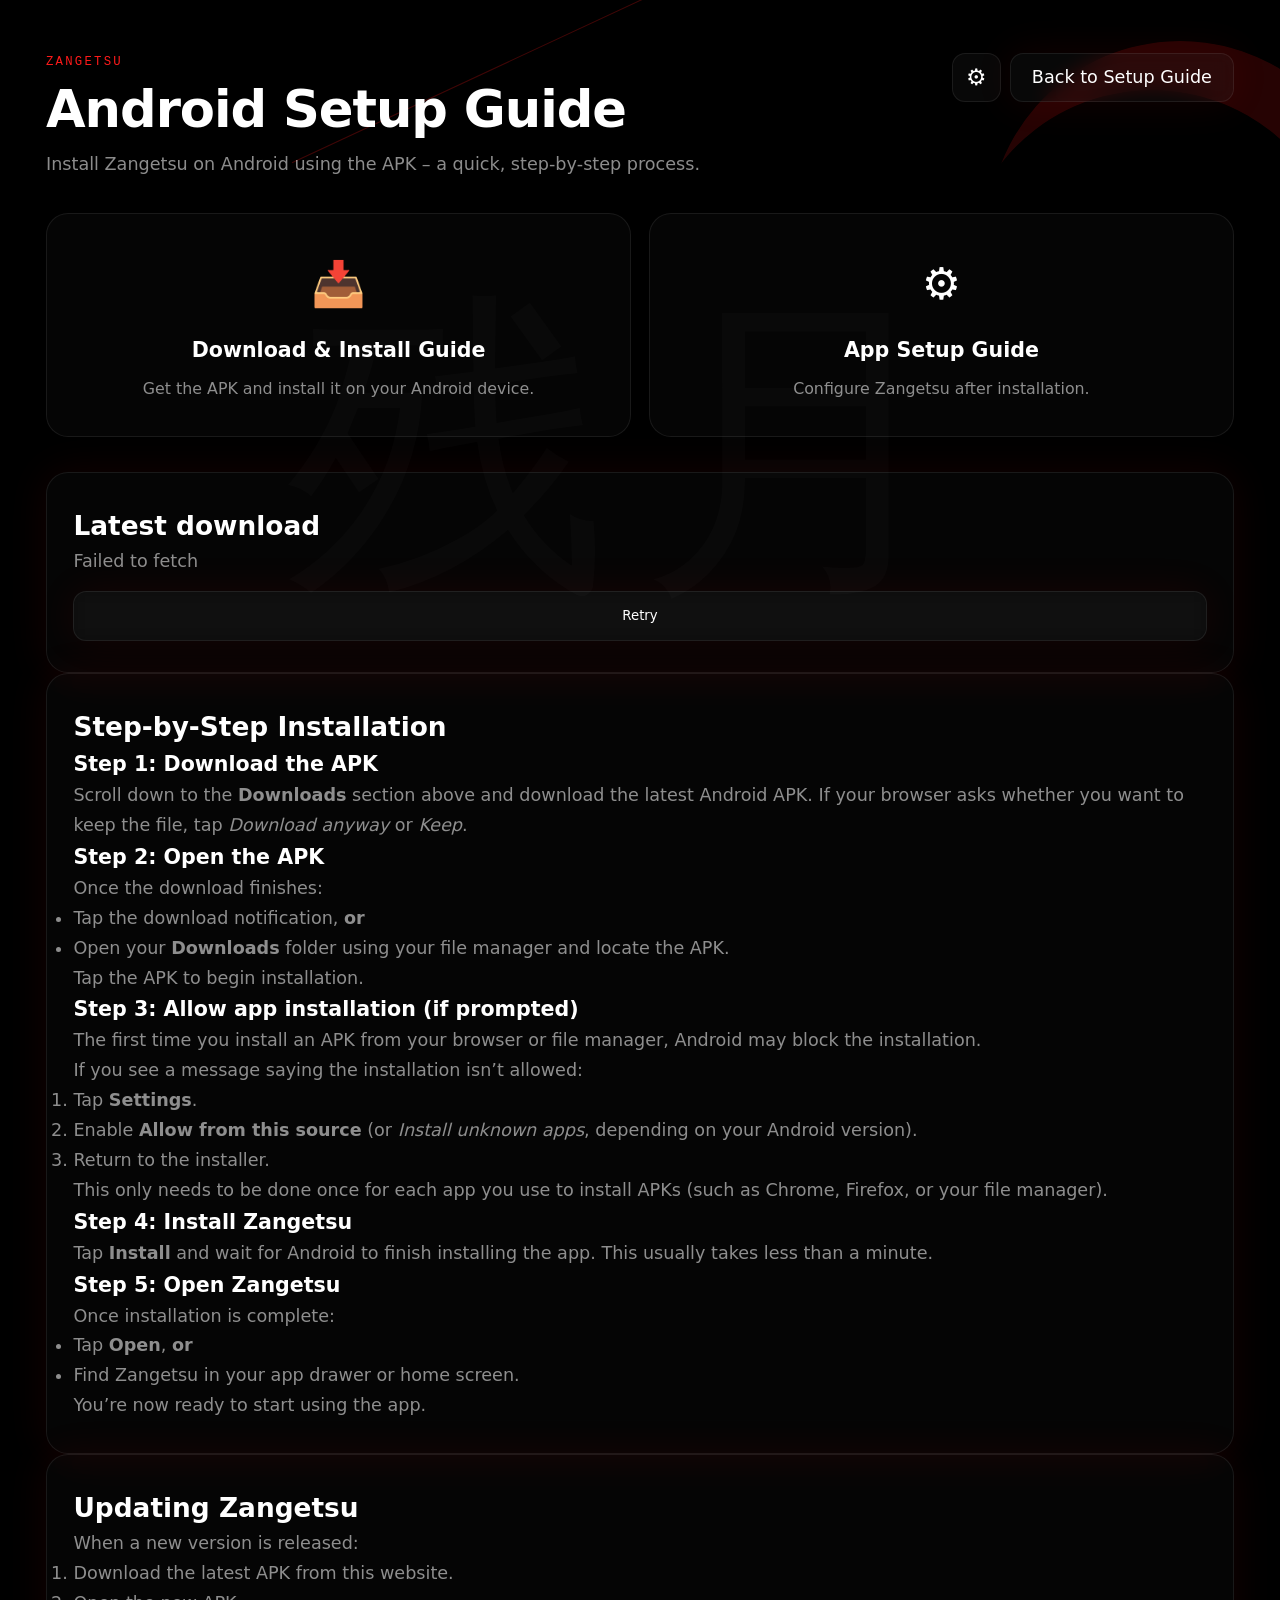
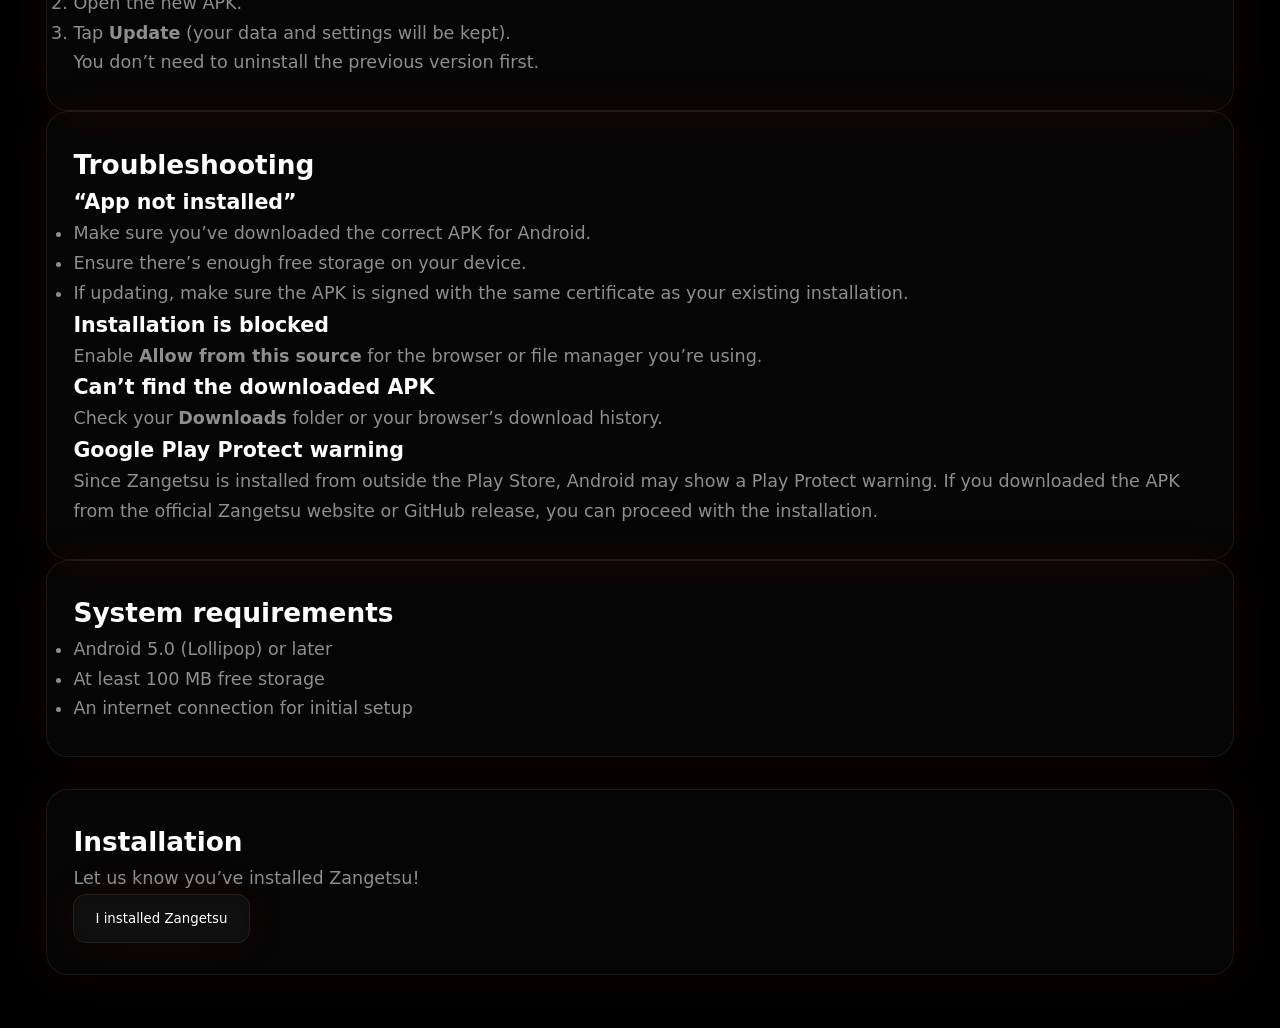
==== commit 0a25b2aa: "Implement guide selection cards in index.html Added guide selection cards for download and app setup" ====
--- a/android/index.html
+++ b/android/index.html
@@ -25,6 +25,12 @@
     <meta name="twitter:image" content="https://yourdomain.com/assets/og-image.png" />
   </head>
   <body data-page="android">
+    <div class="bg-cyber" aria-hidden="true">
+      <div class="kanji-watermark">残月</div>
+      <div class="crescent-moon"></div>
+      <div class="diagonal-line"></div>
+    </div>
+
     <a class="skip-link" href="#main-content">Skip to main content</a>
 
     <header class="topbar">
@@ -40,99 +46,135 @@
     </header>
 
     <main id="main-content" class="content" aria-labelledby="page-title">
-      <!-- Download area (unchanged) -->
-      <section class="panel">
-        <h2>Latest download</h2>
-        <div id="download-area" class="download-area">
-          <p>Loading release data…</p>
-          <noscript>
-            <p>JavaScript is required to fetch the latest release automatically.</p>
-            <a class="download-button" href="https://github.com/Spyou/Zangetsu/releases/latest" target="_blank" rel="noopener noreferrer">
-              Go to GitHub Releases
-            </a>
-          </noscript>
+      <!-- Two guide selection cards -->
+      <div class="guide-cards">
+        <div class="guide-card" onclick="document.getElementById('install-guide').scrollIntoView({behavior:'smooth'})">
+          <div class="guide-card-icon">📥</div>
+          <h3>Download &amp; Install Guide</h3>
+          <p>Get the APK and install it on your Android device.</p>
         </div>
-      </section>
+        <div class="guide-card" id="setup-card">
+          <div class="guide-card-icon">⚙️</div>
+          <h3>App Setup Guide</h3>
+          <p>Configure Zangetsu after installation.</p>
+        </div>
+      </div>
 
-      <!-- Step‑by‑Step Installation -->
-      <section class="panel">
-        <h2>Step‑by‑Step Installation</h2>
+      <!-- Coming soon popup for App Setup Guide (hidden by default) -->
+      <div id="setup-popup" class="coming-soon-overlay" style="display:none;">
+        <div class="coming-soon-box">
+          <h2>Coming Soon</h2>
+          <p>The app setup guide is not yet available.</p>
+          <p>Stay tuned for updates!</p>
+          <button class="ghost-button" onclick="document.getElementById('setup-popup').style.display='none'">Close</button>
+        </div>
+      </div>
 
-        <h3>Step 1: Download the APK</h3>
-        <p>Scroll down to the <strong>Downloads</strong> section above and download the latest Android APK. If your browser asks whether you want to keep the file, tap <em>Download anyway</em> or <em>Keep</em>.</p>
+      <!-- Existing installation guide anchored -->
+      <div id="install-guide">
+        <!-- Download area -->
+        <section class="panel">
+          <h2>Latest download</h2>
+          <div id="download-area" class="download-area">
+            <p>Loading release data…</p>
+            <noscript>
+              <p>JavaScript is required to fetch the latest release automatically.</p>
+              <a class="download-button" href="https://github.com/Spyou/Zangetsu/releases/latest" target="_blank" rel="noopener noreferrer">
+                Go to GitHub Releases
+              </a>
+            </noscript>
+          </div>
+        </section>
 
-        <h3>Step 2: Open the APK</h3>
-        <p>Once the download finishes:</p>
-        <ul>
-          <li>Tap the download notification, <strong>or</strong></li>
-          <li>Open your <strong>Downloads</strong> folder using your file manager and locate the APK.</li>
-        </ul>
-        <p>Tap the APK to begin installation.</p>
+        <!-- Step‑by‑Step Installation -->
+        <section class="panel">
+          <h2>Step‑by‑Step Installation</h2>
 
-        <h3>Step 3: Allow app installation (if prompted)</h3>
-        <p>The first time you install an APK from your browser or file manager, Android may block the installation.</p>
-        <p>If you see a message saying the installation isn’t allowed:</p>
-        <ol>
-          <li>Tap <strong>Settings</strong>.</li>
-          <li>Enable <strong>Allow from this source</strong> (or <em>Install unknown apps</em>, depending on your Android version).</li>
-          <li>Return to the installer.</li>
-        </ol>
-        <p>This only needs to be done once for each app you use to install APKs (such as Chrome, Firefox, or your file manager).</p>
+          <h3>Step 1: Download the APK</h3>
+          <p>Scroll down to the <strong>Downloads</strong> section above and download the latest Android APK. If your browser asks whether you want to keep the file, tap <em>Download anyway</em> or <em>Keep</em>.</p>
 
-        <h3>Step 4: Install Zangetsu</h3>
-        <p>Tap <strong>Install</strong> and wait for Android to finish installing the app. This usually takes less than a minute.</p>
+          <h3>Step 2: Open the APK</h3>
+          <p>Once the download finishes:</p>
+          <ul>
+            <li>Tap the download notification, <strong>or</strong></li>
+            <li>Open your <strong>Downloads</strong> folder using your file manager and locate the APK.</li>
+          </ul>
+          <p>Tap the APK to begin installation.</p>
 
-        <h3>Step 5: Open Zangetsu</h3>
-        <p>Once installation is complete:</p>
-        <ul>
-          <li>Tap <strong>Open</strong>, <strong>or</strong></li>
-          <li>Find Zangetsu in your app drawer or home screen.</li>
-        </ul>
-        <p>You’re now ready to start using the app.</p>
-      </section>
+          <h3>Step 3: Allow app installation (if prompted)</h3>
+          <p>The first time you install an APK from your browser or file manager, Android may block the installation.</p>
+          <p>If you see a message saying the installation isn’t allowed:</p>
+          <ol>
+            <li>Tap <strong>Settings</strong>.</li>
+            <li>Enable <strong>Allow from this source</strong> (or <em>Install unknown apps</em>, depending on your Android version).</li>
+            <li>Return to the installer.</li>
+          </ol>
+          <p>This only needs to be done once for each app you use to install APKs (such as Chrome, Firefox, or your file manager).</p>
 
-      <!-- Updating Zangetsu -->
-      <section class="panel">
-        <h2>Updating Zangetsu</h2>
-        <p>When a new version is released:</p>
-        <ol>
-          <li>Download the latest APK from this website.</li>
-          <li>Open the new APK.</li>
-          <li>Tap <strong>Update</strong> (your data and settings will be kept).</li>
-        </ol>
-        <p>You don’t need to uninstall the previous version first.</p>
-      </section>
+          <h3>Step 4: Install Zangetsu</h3>
+          <p>Tap <strong>Install</strong> and wait for Android to finish installing the app. This usually takes less than a minute.</p>
 
-      <!-- Troubleshooting -->
-      <section class="panel">
-        <h2>Troubleshooting</h2>
+          <h3>Step 5: Open Zangetsu</h3>
+          <p>Once installation is complete:</p>
+          <ul>
+            <li>Tap <strong>Open</strong>, <strong>or</strong></li>
+            <li>Find Zangetsu in your app drawer or home screen.</li>
+          </ul>
+          <p>You’re now ready to start using the app.</p>
+        </section>
 
-        <h3>“App not installed”</h3>
-        <ul>
-          <li>Make sure you’ve downloaded the correct APK for Android.</li>
-          <li>Ensure there’s enough free storage on your device.</li>
-          <li>If updating, make sure the APK is signed with the same certificate as your existing installation.</li>
-        </ul>
+        <!-- Updating -->
+        <section class="panel">
+          <h2>Updating Zangetsu</h2>
+          <p>When a new version is released:</p>
+          <ol>
+            <li>Download the latest APK from this website.</li>
+            <li>Open the new APK.</li>
+            <li>Tap <strong>Update</strong> (your data and settings will be kept).</li>
+          </ol>
+          <p>You don’t need to uninstall the previous version first.</p>
+        </section>
 
-        <h3>Installation is blocked</h3>
-        <p>Enable <strong>Allow from this source</strong> for the browser or file manager you’re using.</p>
+        <!-- Troubleshooting -->
+        <section class="panel">
+          <h2>Troubleshooting</h2>
 
-        <h3>Can’t find the downloaded APK</h3>
-        <p>Check your <strong>Downloads</strong> folder or your browser’s download history.</p>
+          <h3>“App not installed”</h3>
+          <ul>
+            <li>Make sure you’ve downloaded the correct APK for Android.</li>
+            <li>Ensure there’s enough free storage on your device.</li>
+            <li>If updating, make sure the APK is signed with the same certificate as your existing installation.</li>
+          </ul>
 
-        <h3>Google Play Protect warning</h3>
-        <p>Since Zangetsu is installed from outside the Play Store, Android may show a Play Protect warning. If you downloaded the APK from the official Zangetsu website or GitHub release, you can proceed with the installation.</p>
-      </section>
+          <h3>Installation is blocked</h3>
+          <p>Enable <strong>Allow from this source</strong> for the browser or file manager you’re using.</p>
 
-      <!-- System requirements (unchanged) -->
-      <section class="panel">
-        <h2>System requirements</h2>
-        <ul>
-          <li>Android 5.0 (Lollipop) or later</li>
-          <li>At least 100 MB free storage</li>
-          <li>An internet connection for initial setup</li>
-        </ul>
-      </section>
+          <h3>Can’t find the downloaded APK</h3>
+          <p>Check your <strong>Downloads</strong> folder or your browser’s download history.</p>
+
+          <h3>Google Play Protect warning</h3>
+          <p>Since Zangetsu is installed from outside the Play Store, Android may show a Play Protect warning. If you downloaded the APK from the official Zangetsu website or GitHub release, you can proceed with the installation.</p>
+        </section>
+
+        <!-- System requirements -->
+        <section class="panel">
+          <h2>System requirements</h2>
+          <ul>
+            <li>Android 5.0 (Lollipop) or later</li>
+            <li>At least 100 MB free storage</li>
+            <li>An internet connection for initial setup</li>
+          </ul>
+        </section>
+      </div>
     </main>
+
+    <button id="back-to-top" class="back-to-top" aria-label="Back to top">↑</button>
+
+    <script>
+      // Popup for App Setup Guide
+      document.getElementById('setup-card').addEventListener('click', function() {
+        document.getElementById('setup-popup').style.display = 'flex';
+      });
+    </script>
   </body>
 </html>
--- a/assets/styles.css
+++ b/assets/styles.css
@@ -1,62 +1,101 @@
+/* ===== CSS Custom Properties ===== */
 :root {
-  --bg: #0b1220;
-  --panel: #111a2b;
-  --panel-rgb: 17, 26, 43;   /* for rgba() usage */
-  --panel-2: #0f1726;
-  --text: #e7eefc;
-  --muted: #9db0d0;
-  --accent: #6ea8fe;
-  --border: #22304a;
-  --shadow: 0 1.25rem 3.125rem rgba(0, 0, 0, 0.28);
-
-  --radius-sm: 0.625rem;
-  --radius-md: 0.875rem;
-  --radius-lg: 1.375rem;
+  --bg: #000000;
+  --panel: #0a0a0a;
+  --panel-rgb: 10, 10, 10;
+  --text: #ffffff;
+  --muted: rgba(255, 255, 255, 0.55);
+  --accent: #ff1a1a;
+  --accent-dim: rgba(255, 26, 26, 0.12);
+  --border: rgba(255, 255, 255, 0.08);
+  --shadow: 0 0 40px rgba(255, 26, 26, 0.08);
+
+  --radius-sm: 0.4rem;
+  --radius-md: 0.75rem;
+  --radius-lg: 1.25rem;
   --radius-full: 999px;
 
   --max: 67.5rem;
-  font-family: Inter, system-ui, -apple-system, BlinkMacSystemFont, "Segoe UI", sans-serif;
-  font-size: clamp(1rem, 2vw, 1.125rem);
-}
-
-[data-theme="light"] {
-  --bg: #f0f4ff;
-  --panel: #ffffff;
-  --panel-rgb: 255, 255, 255;
-  --panel-2: #f9fbff;
-  --text: #111a2b;
-  --muted: #4a5568;
-  --accent: #2b6cb0;
-  --border: #cdd9f0;
-  --shadow: 0 1.25rem 3.125rem rgba(0, 0, 0, 0.08);
-}
-
+  font-family: 'Inter', system-ui, -apple-system, BlinkMacSystemFont, 'Segoe UI', sans-serif;
+  font-size: clamp(1rem, 2vw, 1.1rem);
+  font-weight: 400;
+}
+
+/* ===== Global Reset & Typography ===== */
 * {
   box-sizing: border-box;
+  margin: 0;
+  padding: 0;
 }
 
 body {
-  margin: 0;
   min-height: 100vh;
-  background: radial-gradient(circle at top, #14213d 0%, var(--bg) 45%);
+  background-color: var(--bg);
   color: var(--text);
   line-height: 1.6;
-}
-
-[data-theme="light"] body {
-  background: radial-gradient(circle at top, #e0eaff 0%, var(--bg) 45%);
-}
-
-/* Fade-in animation for main content */
-@keyframes fadeIn {
-  from { opacity: 0; transform: translateY(10px); }
-  to { opacity: 1; transform: translateY(0); }
-}
-
-main {
-  animation: fadeIn 0.5s ease both;
-}
-
+  -webkit-font-smoothing: antialiased;
+  -moz-osx-font-smoothing: grayscale;
+}
+
+/* ===== Background Cyber Elements ===== */
+.bg-cyber {
+  position: fixed;
+  top: 0;
+  left: 0;
+  width: 100%;
+  height: 100%;
+  pointer-events: none;
+  z-index: 0;
+  overflow: hidden;
+}
+
+.kanji-watermark {
+  position: absolute;
+  top: 50%;
+  left: 50%;
+  transform: translate(-50%, -50%);
+  font-size: clamp(12rem, 25vw, 35rem);
+  font-family: 'Noto Serif JP', serif;
+  color: rgba(255, 255, 255, 0.02);
+  user-select: none;
+  white-space: nowrap;
+  letter-spacing: 0.1em;
+}
+
+.crescent-moon {
+  position: absolute;
+  top: 10%;
+  right: -5%;
+  width: clamp(16rem, 30vw, 34rem);
+  height: clamp(16rem, 30vw, 34rem);
+  border-radius: 50%;
+  box-shadow: 40px -40px 0 0 var(--accent);
+  opacity: 0.15;
+  transform: rotate(-15deg);
+}
+
+.diagonal-line {
+  position: absolute;
+  top: 0;
+  right: 0;
+  width: 100%;
+  height: 1px;
+  background: var(--accent);
+  transform: rotate(-25deg) translateX(20%);
+  opacity: 0.25;
+}
+
+/* ===== Content Layering ===== */
+main,
+.topbar,
+.grid,
+.content,
+footer {
+  position: relative;
+  z-index: 1;
+}
+
+/* ===== Links & Interactive Elements ===== */
 a {
   color: inherit;
   text-decoration: none;
@@ -65,24 +104,31 @@
 a:focus-visible,
 button:focus-visible {
   outline: 2px solid var(--accent);
-  outline-offset: 2px;
-}
-
+  outline-offset: 3px;
+}
+
+/* ===== Skip Link ===== */
 .skip-link {
   position: absolute;
-  top: -2.5rem;
+  top: -3rem;
   left: 1rem;
   background: var(--accent);
-  color: #fff;
-  padding: 0.5rem 1rem;
+  color: #000;
+  padding: 0.5rem 1.2rem;
   border-radius: var(--radius-sm);
-  z-index: 1000;
+  z-index: 10000;
   font-weight: 600;
+  font-size: 0.9rem;
   transition: top 0.2s ease;
-}
-.skip-link:focus { top: 1rem; }
-@media (prefers-reduced-motion: reduce) { .skip-link { transition: none; } }
-
+  font-family: 'Fira Code', 'JetBrains Mono', monospace;
+  text-transform: uppercase;
+  letter-spacing: 0.05em;
+}
+.skip-link:focus {
+  top: 1rem;
+}
+
+/* ===== Header & Navigation ===== */
 .topbar,
 .content,
 .grid {
@@ -95,118 +141,128 @@
   align-items: flex-start;
   justify-content: space-between;
   gap: 1rem;
-  padding: 2.5rem 0 1.5rem;
+  padding: 3rem 0 2rem;
 }
 
 .eyebrow {
   margin: 0 0 0.5rem;
   text-transform: uppercase;
-  letter-spacing: 0.14em;
-  font-size: 0.78rem;
+  letter-spacing: 0.18em;
+  font-size: 0.7rem;
   color: var(--accent);
+  font-family: 'Fira Code', 'JetBrains Mono', monospace;
+  font-weight: 500;
 }
 
 h1 {
   margin: 0;
-  font-size: clamp(2rem, 4vw, 3.5rem);
+  font-size: clamp(2.2rem, 4vw, 3.8rem);
+  font-weight: 800;
+  color: #ffffff;
+  line-height: 1.1;
+  letter-spacing: -0.02em;
 }
 
 .subtext {
-  margin: 0.625rem 0 0;
+  margin: 0.7rem 0 0;
   color: var(--muted);
   max-width: 62ch;
+  font-size: 1rem;
 }
 
 .description {
-  margin: 0.625rem 0 0;
+  margin: 0.5rem 0 0;
   color: var(--muted);
   font-size: 0.95rem;
   max-width: 62ch;
 }
 
+/* ===== Buttons ===== */
 .ghost-button,
 .download-button,
 button.ghost-button {
   display: inline-flex;
   align-items: center;
   justify-content: center;
-  min-height: 2.875rem;
-  padding: 0 1rem;
+  min-height: 2.8rem;
+  padding: 0 1.2rem;
   border-radius: var(--radius-md);
   border: 1px solid var(--border);
-  background: rgba(17, 26, 43, 0.78);
+  background: rgba(255, 255, 255, 0.03);
+  backdrop-filter: blur(10px);
   box-shadow: var(--shadow);
   cursor: pointer;
   font-family: inherit;
   color: var(--text);
-  transition: transform 0.15s ease, border-color 0.15s ease;
-}
-
-[data-theme="light"] .ghost-button,
-[data-theme="light"] .download-button,
-[data-theme="light"] button.ghost-button {
-  background: rgba(255,255,255,0.88);
-}
-
-@media (prefers-reduced-motion: no-preference) {
-  .ghost-button:hover,
-  .download-button:hover,
-  .card:hover { transform: translateY(-1px); }
-  .ghost-button:hover,
-  .download-button:hover { border-color: var(--accent); }
-}
-
-/* Settings icon (gear) */
+  transition: transform 0.15s ease, border-color 0.15s ease, background 0.2s ease;
+  font-weight: 500;
+}
+
+.ghost-button:hover,
+.download-button:hover,
+button.ghost-button:hover {
+  background: rgba(255, 26, 26, 0.08);
+  border-color: var(--accent);
+  transform: translateY(-2px);
+}
+
+.download-button {
+  background: linear-gradient(135deg, rgba(255, 26, 26, 0.15), rgba(255, 26, 26, 0.03));
+  border-color: rgba(255, 26, 26, 0.25);
+}
+
+/* ===== Settings icon ===== */
 .settings-icon {
-  font-size: 1.4rem;
-  text-decoration: none;
+  font-size: 1.3rem;
   display: inline-flex;
   align-items: center;
   justify-content: center;
-  width: 2.75rem;
-  height: 2.75rem;
+  width: 2.8rem;
+  height: 2.8rem;
   border-radius: var(--radius-md);
   border: 1px solid var(--border);
-  background: rgba(17, 26, 43, 0.78);
-  box-shadow: var(--shadow);
+  background: rgba(255, 255, 255, 0.03);
+  backdrop-filter: blur(10px);
   transition: transform 0.15s ease, border-color 0.15s ease;
 }
 .settings-icon:hover {
-  transform: translateY(-1px);
+  transform: translateY(-2px);
   border-color: var(--accent);
 }
-[data-theme="light"] .settings-icon {
-  background: rgba(255,255,255,0.88);
-}
-
+
+/* ===== Cards & Panels ===== */
 .grid {
   display: grid;
   grid-template-columns: repeat(2, minmax(0, 1fr));
-  gap: 1.125rem;
-  padding-bottom: 2.25rem;
+  gap: 1rem;
+  padding-bottom: 3rem;
 }
 
 .card,
 .panel {
   border: 1px solid var(--border);
-  background: rgba(17, 26, 43, 0.88);
+  background: rgba(255, 255, 255, 0.02);
+  backdrop-filter: blur(15px);
   border-radius: var(--radius-lg);
   box-shadow: var(--shadow);
 }
 
-[data-theme="light"] .card,
-[data-theme="light"] .panel {
-  background: rgba(255,255,255,0.92);
-}
-
 .card {
-  padding: 1.5rem;
-  min-height: 10.625rem;
-  transition: transform 0.18s ease, border-color 0.18s ease;
-}
-.card:hover { border-color: var(--accent); }
-
-.card h2, .panel h2 { margin-top: 0; }
+  padding: 1.8rem 1.5rem;
+  min-height: 11rem;
+  transition: transform 0.2s ease, border-color 0.2s ease, background 0.2s ease;
+}
+.card:hover {
+  border-color: var(--accent);
+  background: rgba(255, 26, 26, 0.03);
+  transform: translateY(-3px);
+}
+
+.card h2, .panel h2 {
+  margin-top: 0;
+  font-weight: 700;
+  color: #ffffff;
+}
 
 .card p, .panel p, .panel li {
   color: var(--muted);
@@ -215,24 +271,142 @@
 
 .content {
   display: grid;
-  gap: 1.125rem;
-  padding-bottom: 2.25rem;
-}
-
-.panel { padding: 1.5rem; }
-
-.download-area { display: grid; gap: 0.75rem; }
+  gap: 1rem;
+  padding-bottom: 3rem;
+}
+
+.panel {
+  padding: 1.8rem 1.5rem;
+}
+
+/* ===== Two‑Card Layout (Android guide selection) ===== */
+.guide-cards {
+  display: grid;
+  grid-template-columns: repeat(2, 1fr);
+  gap: 1rem;
+  margin-bottom: 1rem;
+}
+
+.guide-card {
+  background: rgba(255, 255, 255, 0.02);
+  border: 1px solid var(--border);
+  border-radius: var(--radius-lg);
+  padding: 2rem 1.5rem;
+  text-align: center;
+  cursor: pointer;
+  transition: transform 0.2s ease, border-color 0.2s ease, background 0.2s ease;
+  backdrop-filter: blur(10px);
+}
+
+.guide-card:hover {
+  border-color: var(--accent);
+  background: rgba(255, 26, 26, 0.03);
+  transform: translateY(-3px);
+}
+
+.guide-card-icon {
+  font-size: 2.5rem;
+  margin-bottom: 0.8rem;
+}
+
+.guide-card h3 {
+  margin: 0 0 0.5rem;
+  font-weight: 700;
+  color: #ffffff;
+}
+
+.guide-card p {
+  color: var(--muted);
+  font-size: 0.9rem;
+  margin: 0;
+}
+
+/* ===== Tabs (Windows page) ===== */
+.tabs {
+  display: flex;
+  gap: 0.5rem;
+  margin: 1.8rem 0 1.5rem;
+  border-bottom: 1px solid var(--border);
+}
+
+.tab-btn {
+  background: none;
+  border: 1px solid transparent;
+  border-bottom: 2px solid transparent;
+  padding: 0.7rem 1.4rem;
+  font-size: 0.95rem;
+  font-weight: 500;
+  color: var(--muted);
+  cursor: pointer;
+  transition: color 0.2s, border-color 0.2s, background 0.2s;
+  border-radius: var(--radius-sm) var(--radius-sm) 0 0;
+  font-family: 'Fira Code', 'JetBrains Mono', monospace;
+  letter-spacing: 0.03em;
+}
+
+.tab-btn:hover {
+  color: #ffffff;
+  background: rgba(255, 26, 26, 0.05);
+}
+
+.tab-btn.active {
+  color: var(--accent);
+  border-bottom-color: var(--accent);
+  background: rgba(255, 26, 26, 0.08);
+}
+
+.method-content {
+  min-height: 7rem;
+  transition: opacity 0.25s ease;
+}
+
+.method-content ol {
+  padding-left: 1.6rem;
+  margin: 0.8rem 0 1rem;
+}
+
+.method-content li {
+  margin-bottom: 0.6rem;
+  color: var(--muted);
+}
+
+.method-note {
+  font-size: 0.85rem;
+  color: var(--muted);
+  font-style: italic;
+  margin-top: 1rem;
+  font-family: 'Fira Code', monospace;
+}
+
+/* ===== Download Area ===== */
+.download-area { display: grid; gap: 0.8rem; }
 
 .download-top-row {
   display: flex;
   align-items: center;
-  gap: 0.625rem;
+  gap: 0.6rem;
   flex-wrap: wrap;
 }
 
-.refresh-btn { font-size: 0.85rem; min-height: 2.25rem; padding: 0 0.625rem; }
-.release-date { font-size: 0.85rem; color: var(--muted); }
-.last-updated { font-size: 0.75rem; color: var(--muted); margin-left: auto; }
+.refresh-btn {
+  font-size: 0.8rem;
+  min-height: 2rem;
+  padding: 0 0.8rem;
+  font-family: 'Fira Code', monospace;
+}
+
+.release-date {
+  font-size: 0.85rem;
+  color: var(--muted);
+  font-family: 'Fira Code', monospace;
+}
+
+.last-updated {
+  font-size: 0.7rem;
+  color: var(--muted);
+  margin-left: auto;
+  font-family: 'Fira Code', monospace;
+}
 
 .download-row {
   display: flex;
@@ -244,64 +418,77 @@
 .download-link-wrapper {
   display: flex;
   flex-direction: column;
-  gap: 0.25rem;
+  gap: 0.3rem;
   align-items: flex-start;
 }
 
 .download-button {
   width: fit-content;
-  max-width: 16.25rem;
+  max-width: 18rem;
   white-space: nowrap;
   overflow: hidden;
   text-overflow: ellipsis;
-  gap: 0.625rem;
-  background: linear-gradient(180deg, rgba(110,168,254,0.2), rgba(110,168,254,0.1));
-}
-
-[data-theme="light"] .download-button {
-  background: linear-gradient(180deg, rgba(43,108,176,0.15), rgba(43,108,176,0.05));
-}
-
-.file-size { font-size: 0.8rem; color: var(--muted); padding-left: 0.25rem; }
-
-.copy-btn { font-size: 0.85rem; min-height: 2.875rem; }
+  gap: 0.5rem;
+}
+
+.file-size {
+  font-size: 0.8rem;
+  color: var(--muted);
+  padding-left: 0.3rem;
+  font-family: 'Fira Code', monospace;
+}
+
+.copy-btn {
+  font-size: 0.8rem;
+  min-height: 2.8rem;
+  font-family: 'Fira Code', monospace;
+}
 
 .qr-code {
   display: flex;
   flex-direction: column;
   align-items: center;
-  gap: 0.25rem;
+  gap: 0.3rem;
   padding: 0.5rem;
-  background: rgba(255,255,255,0.05);
+  background: rgba(255, 255, 255, 0.03);
   border-radius: var(--radius-md);
   border: 1px solid var(--border);
 }
 
-[data-theme="light"] .qr-code { background: rgba(0,0,0,0.03); }
-
-.qr-code img { display: block; width: 7.5rem; height: 7.5rem; }
-.qr-code small { font-size: 0.75rem; color: var(--muted); }
-
-/* ---------- Release notes with blurred fade ---------- */
+.qr-code img {
+  display: block;
+  width: 7rem;
+  height: 7rem;
+}
+
+.qr-code small {
+  font-size: 0.7rem;
+  color: var(--muted);
+  font-family: 'Fira Code', monospace;
+}
+
+/* ===== Release Notes Preview (blurred fade) ===== */
 .release-notes {
-  margin-top: 0.5rem;
-  padding: 0.75rem;
-  background: rgba(110,168,254,0.07);
+  margin-top: 0.6rem;
+  padding: 0.8rem;
+  background: rgba(255, 26, 26, 0.05);
   border-radius: var(--radius-md);
-  border: 1px solid rgba(110,168,254,0.15);
+  border: 1px solid rgba(255, 26, 26, 0.1);
   overflow: hidden;
 }
 
 .release-notes h3 {
-  margin: 0 0 0.375rem;
-  font-size: 0.95rem;
+  margin: 0 0 0.4rem;
+  font-size: 0.9rem;
   color: var(--accent);
-}
-
-/* The text container – clipped and with a blur overlay */
+  font-family: 'Fira Code', monospace;
+  text-transform: uppercase;
+  letter-spacing: 0.08em;
+}
+
 .release-preview-text {
   position: relative;
-  max-height: 6em;        /* limit visible lines */
+  max-height: 6em;
   overflow: hidden;
   font-size: 0.9rem;
   color: var(--muted);
@@ -309,7 +496,6 @@
   line-height: 1.6;
 }
 
-/* Blurred fade overlay at the bottom */
 .release-preview-text::after {
   content: "";
   position: absolute;
@@ -317,117 +503,188 @@
   left: 0;
   right: 0;
   height: 2.5em;
-  background: linear-gradient(transparent, rgba(var(--panel-rgb), 0.85));
-  backdrop-filter: blur(4px);
-  -webkit-backdrop-filter: blur(4px);
+  background: linear-gradient(transparent, rgba(0,0,0,0.9));
+  backdrop-filter: blur(5px);
   pointer-events: none;
 }
 
-/* Override the old p styles inside release notes */
-.release-notes p { margin: 0; }  /* keep the “View full release notes” link clean */
-
+/* ===== Badges ===== */
+.badge {
+  display: inline-flex;
+  width: fit-content;
+  padding: 0.2rem 0.7rem;
+  border-radius: var(--radius-full);
+  background: rgba(255, 26, 26, 0.15);
+  color: var(--accent);
+  font-size: 0.8rem;
+  border: 1px solid rgba(255, 26, 26, 0.3);
+  font-family: 'Fira Code', monospace;
+  font-weight: 500;
+  letter-spacing: 0.04em;
+}
+
+/* ===== Back‑to‑Top ===== */
+.back-to-top {
+  position: fixed;
+  bottom: 1.5rem;
+  right: 1.5rem;
+  display: none;
+  width: 2.8rem;
+  height: 2.8rem;
+  border-radius: 50%;
+  border: 1px solid var(--border);
+  background: rgba(0,0,0,0.8);
+  backdrop-filter: blur(10px);
+  box-shadow: var(--shadow);
+  align-items: center;
+  justify-content: center;
+  cursor: pointer;
+  z-index: 999;
+  color: var(--accent);
+  font-size: 1.2rem;
+  transition: transform 0.2s, border-color 0.2s;
+}
+.back-to-top:hover {
+  border-color: var(--accent);
+  transform: translateY(-3px);
+}
+
+/* ===== Language Select ===== */
+.language-select {
+  background: rgba(0,0,0,0.7);
+  border: 1px solid var(--border);
+  border-radius: var(--radius-md);
+  color: var(--text);
+  font-family: 'Fira Code', monospace;
+  padding: 0.6rem 0.8rem;
+  cursor: pointer;
+  font-size: 0.85rem;
+  backdrop-filter: blur(10px);
+}
+
+/* ===== Star Button (GitHub) ===== */
+.star-button {
+  min-height: 2.8rem;
+  font-family: 'Fira Code', monospace;
+}
+.star-count {
+  font-weight: 600;
+  margin-left: 0.3rem;
+  color: var(--accent);
+}
+
+/* ===== Installation Feedback ===== */
+.install-feedback {
+  margin-top: 0.8rem;
+}
+.install-btn {
+  min-height: 2.8rem;
+}
+
+/* ===== Checksum Row ===== */
+.checksum-row {
+  display: flex;
+  align-items: center;
+  gap: 0.5rem;
+  flex-wrap: wrap;
+  margin-top: 0.6rem;
+}
+
+/* ===== Loading Spinner ===== */
 .loading-spinner {
   display: flex;
   align-items: center;
   gap: 0.5rem;
   color: var(--muted);
 }
-
 .loading-spinner span::before {
   content: "";
   display: inline-block;
-  width: 0.875rem;
-  height: 0.875rem;
+  width: 0.9rem;
+  height: 0.9rem;
   border: 2px solid var(--border);
   border-top-color: var(--accent);
   border-radius: 50%;
   animation: spin 0.8s linear infinite;
   margin-right: 0.5rem;
-  vertical-align: middle;
-}
-
-@keyframes spin { to { transform: rotate(360deg); } }
-
-.badge {
-  display: inline-flex;
-  width: fit-content;
-  padding: 0.25rem 0.625rem;
-  border-radius: var(--radius-full);
-  background: rgba(110,168,254,0.14);
-  color: #cfe1ff;
-  font-size: 0.85rem;
-  border: 1px solid rgba(110,168,254,0.22);
-}
-
-[data-theme="light"] .badge {
-  background: rgba(43,108,176,0.1);
-  color: #1e3a5f;
-  border-color: rgba(43,108,176,0.25);
-}
-
-.back-to-top {
+}
+
+@keyframes spin {
+  to { transform: rotate(360deg); }
+}
+
+/* ===== Animations ===== */
+@keyframes fadeIn {
+  from { opacity: 0; transform: translateY(10px); }
+  to { opacity: 1; transform: translateY(0); }
+}
+main {
+  animation: fadeIn 0.6s ease both;
+}
+
+/* ===== Coming Soon Overlay ===== */
+.coming-soon-overlay {
   position: fixed;
-  bottom: 1.5rem;
-  right: 1.5rem;
-  display: none;
-  width: 2.75rem;
-  height: 2.75rem;
-  border-radius: 50%;
-  border: 1px solid var(--border);
-  background: var(--panel);
-  box-shadow: var(--shadow);
+  top: 0;
+  left: 0;
+  width: 100%;
+  height: 100%;
+  background: rgba(0,0,0,0.85);
+  backdrop-filter: blur(6px);
+  display: flex;
   align-items: center;
   justify-content: center;
-  cursor: pointer;
-  z-index: 999;
-  color: var(--text);
-}
-.back-to-top:hover { border-color: var(--accent); }
-
-.theme-toggle-btn {
-  background: none;
-  border: 1px solid var(--border);
-  border-radius: var(--radius-md);
-  padding: 0.5rem 0.75rem;
-  color: var(--text);
-  cursor: pointer;
-  font-size: 1.2rem;
-  display: flex;
-  align-items: center;
-  gap: 0.25rem;
-}
-
-.language-select {
-  background: rgba(17, 26, 43, 0.78);
-  border: 1px solid var(--border);
-  border-radius: var(--radius-md);
-  color: var(--text);
-  font-family: inherit;
-  padding: 0.5rem 0.75rem;
-  cursor: pointer;
-  font-size: 0.9rem;
-}
-[data-theme="light"] .language-select {
-  background: rgba(255,255,255,0.88);
-}
-
-.star-button { min-height: 2.875rem; }
-.star-count { font-weight: 600; margin-left: 0.25rem; }
-
-.install-feedback { margin-top: 0.625rem; }
-.install-btn { min-height: 2.875rem; }
-
-.checksum-row {
-  display: flex;
-  align-items: center;
-  gap: 0.5rem;
-  flex-wrap: wrap;
-  margin-top: 0.5rem;
-}
-
+  z-index: 9999;
+  animation: fadeIn 0.5s ease;
+}
+
+.coming-soon-box {
+  background: rgba(10,10,10,0.95);
+  border: 1px solid var(--accent);
+  border-radius: var(--radius-lg);
+  padding: 3rem 2.5rem;
+  text-align: center;
+  max-width: 25rem;
+  box-shadow: 0 0 60px rgba(255, 26, 26, 0.2);
+}
+
+.coming-soon-box h2 {
+  font-family: 'Fira Code', monospace;
+  font-size: 2rem;
+  color: var(--accent);
+  margin-bottom: 1rem;
+  text-transform: uppercase;
+  letter-spacing: 0.1em;
+}
+
+.coming-soon-box p {
+  color: var(--muted);
+  margin-bottom: 0.8rem;
+}
+
+.coming-soon-box .ghost-button {
+  margin-top: 1.5rem;
+}
+
+/* ===== Responsive ===== */
 @media (max-width: 760px) {
-  .topbar { flex-direction: column; }
-  .grid { grid-template-columns: 1fr; }
-  .download-row { flex-direction: column; align-items: stretch; }
-  .qr-code { align-self: flex-start; }
-}
+  .topbar {
+    flex-direction: column;
+  }
+  .grid {
+    grid-template-columns: 1fr;
+  }
+  .guide-cards {
+    grid-template-columns: 1fr;
+  }
+  .download-row {
+    flex-direction: column;
+    align-items: stretch;
+  }
+  .qr-code {
+    align-self: flex-start;
+  }
+  .tabs {
+    flex-wrap: wrap;
+  }
+}
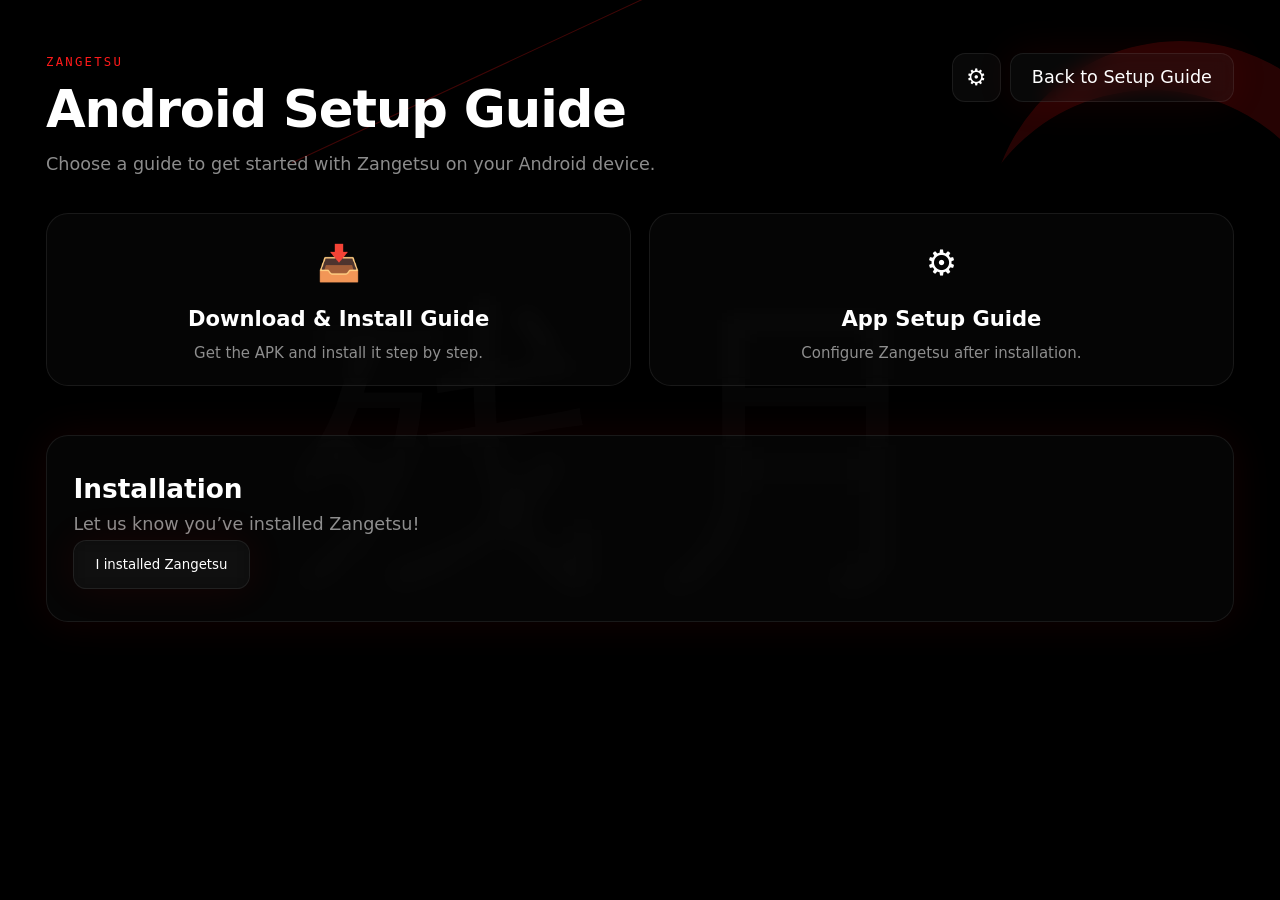
==== commit 1917cb33: "Update Android Setup Guide content and structure" ====
--- a/android/index.html
+++ b/android/index.html
@@ -37,7 +37,7 @@
       <div>
         <p class="eyebrow">Zangetsu</p>
         <h1 id="page-title">Android Setup Guide</h1>
-        <p class="subtext">Install Zangetsu on Android using the APK – a quick, step‑by‑step process.</p>
+        <p class="subtext">Choose a guide to get started with Zangetsu on your Android device.</p>
       </div>
       <div style="display: flex; gap: 0.5rem; align-items: center;">
         <a href="../settings/" class="settings-icon" aria-label="Settings">⚙️</a>
@@ -46,12 +46,12 @@
     </header>
 
     <main id="main-content" class="content" aria-labelledby="page-title">
-      <!-- Two guide selection cards -->
+      <!-- Two thin selection cards -->
       <div class="guide-cards">
-        <div class="guide-card" onclick="document.getElementById('install-guide').scrollIntoView({behavior:'smooth'})">
+        <div class="guide-card" onclick="location.href='install-guide.html'">
           <div class="guide-card-icon">📥</div>
           <h3>Download &amp; Install Guide</h3>
-          <p>Get the APK and install it on your Android device.</p>
+          <p>Get the APK and install it step by step.</p>
         </div>
         <div class="guide-card" id="setup-card">
           <div class="guide-card-icon">⚙️</div>
@@ -60,7 +60,7 @@
         </div>
       </div>
 
-      <!-- Coming soon popup for App Setup Guide (hidden by default) -->
+      <!-- Coming soon popup for App Setup Guide -->
       <div id="setup-popup" class="coming-soon-overlay" style="display:none;">
         <div class="coming-soon-box">
           <h2>Coming Soon</h2>
@@ -69,109 +69,11 @@
           <button class="ghost-button" onclick="document.getElementById('setup-popup').style.display='none'">Close</button>
         </div>
       </div>
-
-      <!-- Existing installation guide anchored -->
-      <div id="install-guide">
-        <!-- Download area -->
-        <section class="panel">
-          <h2>Latest download</h2>
-          <div id="download-area" class="download-area">
-            <p>Loading release data…</p>
-            <noscript>
-              <p>JavaScript is required to fetch the latest release automatically.</p>
-              <a class="download-button" href="https://github.com/Spyou/Zangetsu/releases/latest" target="_blank" rel="noopener noreferrer">
-                Go to GitHub Releases
-              </a>
-            </noscript>
-          </div>
-        </section>
-
-        <!-- Step‑by‑Step Installation -->
-        <section class="panel">
-          <h2>Step‑by‑Step Installation</h2>
-
-          <h3>Step 1: Download the APK</h3>
-          <p>Scroll down to the <strong>Downloads</strong> section above and download the latest Android APK. If your browser asks whether you want to keep the file, tap <em>Download anyway</em> or <em>Keep</em>.</p>
-
-          <h3>Step 2: Open the APK</h3>
-          <p>Once the download finishes:</p>
-          <ul>
-            <li>Tap the download notification, <strong>or</strong></li>
-            <li>Open your <strong>Downloads</strong> folder using your file manager and locate the APK.</li>
-          </ul>
-          <p>Tap the APK to begin installation.</p>
-
-          <h3>Step 3: Allow app installation (if prompted)</h3>
-          <p>The first time you install an APK from your browser or file manager, Android may block the installation.</p>
-          <p>If you see a message saying the installation isn’t allowed:</p>
-          <ol>
-            <li>Tap <strong>Settings</strong>.</li>
-            <li>Enable <strong>Allow from this source</strong> (or <em>Install unknown apps</em>, depending on your Android version).</li>
-            <li>Return to the installer.</li>
-          </ol>
-          <p>This only needs to be done once for each app you use to install APKs (such as Chrome, Firefox, or your file manager).</p>
-
-          <h3>Step 4: Install Zangetsu</h3>
-          <p>Tap <strong>Install</strong> and wait for Android to finish installing the app. This usually takes less than a minute.</p>
-
-          <h3>Step 5: Open Zangetsu</h3>
-          <p>Once installation is complete:</p>
-          <ul>
-            <li>Tap <strong>Open</strong>, <strong>or</strong></li>
-            <li>Find Zangetsu in your app drawer or home screen.</li>
-          </ul>
-          <p>You’re now ready to start using the app.</p>
-        </section>
-
-        <!-- Updating -->
-        <section class="panel">
-          <h2>Updating Zangetsu</h2>
-          <p>When a new version is released:</p>
-          <ol>
-            <li>Download the latest APK from this website.</li>
-            <li>Open the new APK.</li>
-            <li>Tap <strong>Update</strong> (your data and settings will be kept).</li>
-          </ol>
-          <p>You don’t need to uninstall the previous version first.</p>
-        </section>
-
-        <!-- Troubleshooting -->
-        <section class="panel">
-          <h2>Troubleshooting</h2>
-
-          <h3>“App not installed”</h3>
-          <ul>
-            <li>Make sure you’ve downloaded the correct APK for Android.</li>
-            <li>Ensure there’s enough free storage on your device.</li>
-            <li>If updating, make sure the APK is signed with the same certificate as your existing installation.</li>
-          </ul>
-
-          <h3>Installation is blocked</h3>
-          <p>Enable <strong>Allow from this source</strong> for the browser or file manager you’re using.</p>
-
-          <h3>Can’t find the downloaded APK</h3>
-          <p>Check your <strong>Downloads</strong> folder or your browser’s download history.</p>
-
-          <h3>Google Play Protect warning</h3>
-          <p>Since Zangetsu is installed from outside the Play Store, Android may show a Play Protect warning. If you downloaded the APK from the official Zangetsu website or GitHub release, you can proceed with the installation.</p>
-        </section>
-
-        <!-- System requirements -->
-        <section class="panel">
-          <h2>System requirements</h2>
-          <ul>
-            <li>Android 5.0 (Lollipop) or later</li>
-            <li>At least 100 MB free storage</li>
-            <li>An internet connection for initial setup</li>
-          </ul>
-        </section>
-      </div>
     </main>
 
     <button id="back-to-top" class="back-to-top" aria-label="Back to top">↑</button>
 
     <script>
-      // Popup for App Setup Guide
       document.getElementById('setup-card').addEventListener('click', function() {
         document.getElementById('setup-popup').style.display = 'flex';
       });
--- a/assets/styles.css
+++ b/assets/styles.css
@@ -279,7 +279,7 @@
   padding: 1.8rem 1.5rem;
 }
 
-/* ===== Two‑Card Layout (Android guide selection) ===== */
+/* ===== Two‑Card Layout (thin version) ===== */
 .guide-cards {
   display: grid;
   grid-template-columns: repeat(2, 1fr);
@@ -291,11 +291,16 @@
   background: rgba(255, 255, 255, 0.02);
   border: 1px solid var(--border);
   border-radius: var(--radius-lg);
-  padding: 2rem 1.5rem;
+  padding: 1.2rem 1.5rem;
   text-align: center;
   cursor: pointer;
   transition: transform 0.2s ease, border-color 0.2s ease, background 0.2s ease;
   backdrop-filter: blur(10px);
+  display: flex;
+  flex-direction: column;
+  align-items: center;
+  justify-content: center;
+  gap: 0.4rem;
 }
 
 .guide-card:hover {
@@ -305,20 +310,22 @@
 }
 
 .guide-card-icon {
-  font-size: 2.5rem;
-  margin-bottom: 0.8rem;
+  font-size: 2rem;
+  margin-bottom: 0.2rem;
 }
 
 .guide-card h3 {
-  margin: 0 0 0.5rem;
+  margin: 0;
   font-weight: 700;
   color: #ffffff;
+  font-size: 1.2rem;
 }
 
 .guide-card p {
   color: var(--muted);
-  font-size: 0.9rem;
+  font-size: 0.85rem;
   margin: 0;
+  line-height: 1.4;
 }
 
 /* ===== Tabs (Windows page) ===== */
@@ -378,7 +385,7 @@
   font-family: 'Fira Code', monospace;
 }
 
-/* ===== Download Area ===== */
+/* ===== Download Area (kept for future step pages) ===== */
 .download-area { display: grid; gap: 0.8rem; }
 
 .download-top-row {
@@ -622,7 +629,7 @@
   animation: fadeIn 0.6s ease both;
 }
 
-/* ===== Coming Soon Overlay ===== */
+/* ===== Coming Soon Overlay (slightly smaller) ===== */
 .coming-soon-overlay {
   position: fixed;
   top: 0;
@@ -642,28 +649,29 @@
   background: rgba(10,10,10,0.95);
   border: 1px solid var(--accent);
   border-radius: var(--radius-lg);
-  padding: 3rem 2.5rem;
+  padding: 2rem 2rem;
   text-align: center;
-  max-width: 25rem;
+  max-width: 22rem;
   box-shadow: 0 0 60px rgba(255, 26, 26, 0.2);
 }
 
 .coming-soon-box h2 {
   font-family: 'Fira Code', monospace;
-  font-size: 2rem;
+  font-size: 1.6rem;
   color: var(--accent);
-  margin-bottom: 1rem;
+  margin-bottom: 0.8rem;
   text-transform: uppercase;
   letter-spacing: 0.1em;
 }
 
 .coming-soon-box p {
   color: var(--muted);
-  margin-bottom: 0.8rem;
+  margin-bottom: 0.5rem;
+  font-size: 0.9rem;
 }
 
 .coming-soon-box .ghost-button {
-  margin-top: 1.5rem;
+  margin-top: 1rem;
 }
 
 /* ===== Responsive ===== */
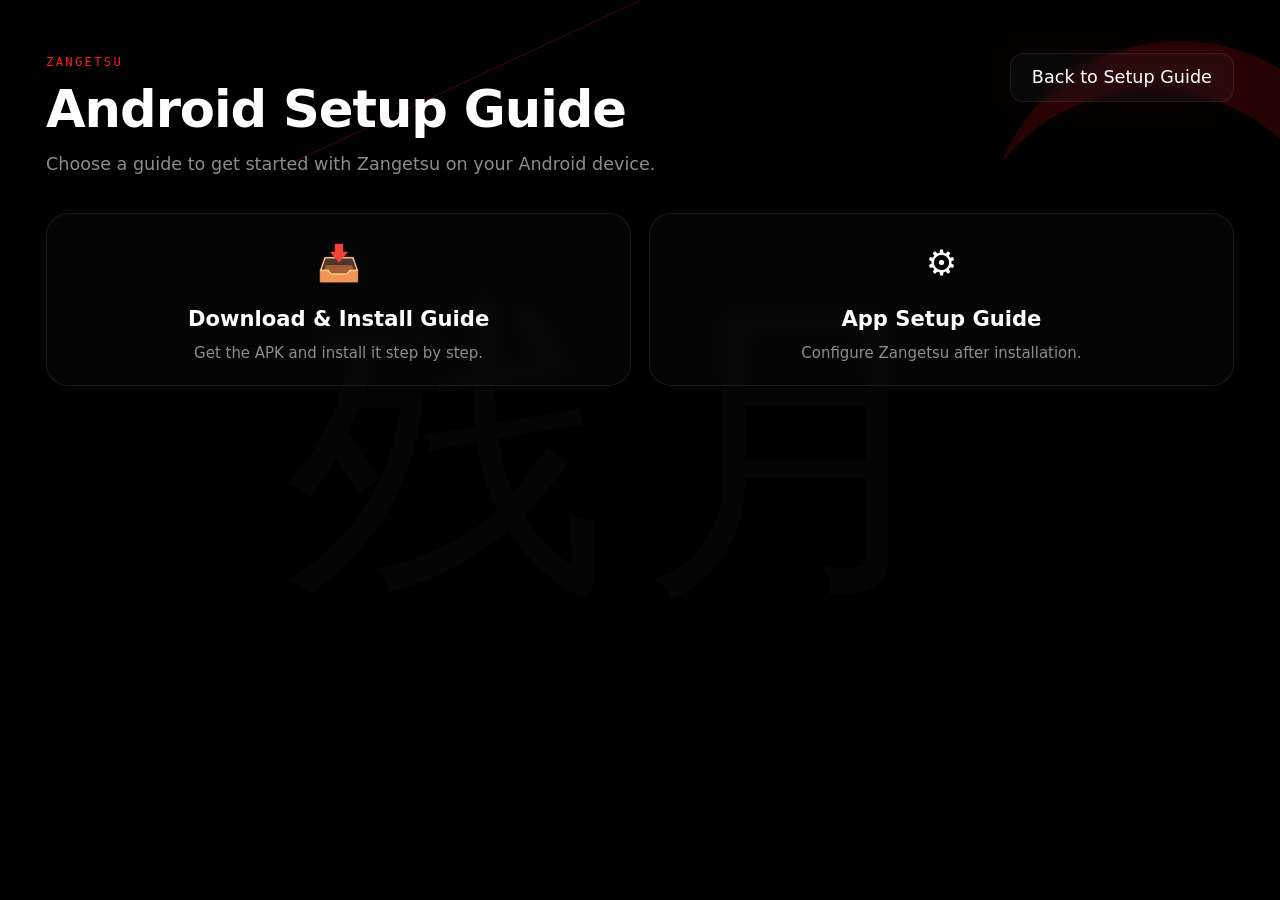
==== commit 5b062e71: "Refine meta description in index.html Updated the meta description for clarity and removed unnecessa" ====
--- a/android/index.html
+++ b/android/index.html
@@ -4,7 +4,7 @@
     <meta charset="UTF-8" />
     <meta name="viewport" content="width=device-width, initial-scale=1.0" />
     <title>Android Setup | Zangetsu</title>
-    <meta name="description" content="Install Zangetsu on Android – download the latest APK from GitHub. Step‑by‑step guide with troubleshooting." />
+    <meta name="description" content="Install Zangetsu on Android – download the latest APK from GitHub." />
     <link rel="icon" type="image/x-icon" href="../assets/favicon.ico" />
     <link rel="apple-touch-icon" href="../assets/apple-touch-icon.png" />
     <link rel="canonical" href="https://yourdomain.com/android/" />
@@ -40,7 +40,6 @@
         <p class="subtext">Choose a guide to get started with Zangetsu on your Android device.</p>
       </div>
       <div style="display: flex; gap: 0.5rem; align-items: center;">
-        <a href="../settings/" class="settings-icon" aria-label="Settings">⚙️</a>
         <a class="ghost-button" href="../">Back to Setup Guide</a>
       </div>
     </header>
--- a/assets/styles.css
+++ b/assets/styles.css
@@ -37,7 +37,7 @@
   -moz-osx-font-smoothing: grayscale;
 }
 
-/* ===== Background Cyber Elements ===== */
+/* Background */
 .bg-cyber {
   position: fixed;
   top: 0;
@@ -48,7 +48,6 @@
   z-index: 0;
   overflow: hidden;
 }
-
 .kanji-watermark {
   position: absolute;
   top: 50%;
@@ -56,12 +55,11 @@
   transform: translate(-50%, -50%);
   font-size: clamp(12rem, 25vw, 35rem);
   font-family: 'Noto Serif JP', serif;
-  color: rgba(255, 255, 255, 0.02);
+  color: rgba(255,255,255,0.02);
   user-select: none;
   white-space: nowrap;
   letter-spacing: 0.1em;
 }
-
 .crescent-moon {
   position: absolute;
   top: 10%;
@@ -73,7 +71,6 @@
   opacity: 0.15;
   transform: rotate(-15deg);
 }
-
 .diagonal-line {
   position: absolute;
   top: 0;
@@ -85,614 +82,323 @@
   opacity: 0.25;
 }
 
-/* ===== Content Layering ===== */
-main,
-.topbar,
-.grid,
-.content,
-footer {
-  position: relative;
-  z-index: 1;
-}
-
-/* ===== Links & Interactive Elements ===== */
-a {
-  color: inherit;
-  text-decoration: none;
-}
-
-a:focus-visible,
-button:focus-visible {
-  outline: 2px solid var(--accent);
-  outline-offset: 3px;
-}
-
-/* ===== Skip Link ===== */
+main, .topbar, .grid, .content, footer { position: relative; z-index: 1; }
+
+a { color: inherit; text-decoration: none; }
+a:focus-visible, button:focus-visible { outline: 2px solid var(--accent); outline-offset: 3px; }
+
 .skip-link {
   position: absolute;
-  top: -3rem;
-  left: 1rem;
-  background: var(--accent);
-  color: #000;
-  padding: 0.5rem 1.2rem;
-  border-radius: var(--radius-sm);
-  z-index: 10000;
-  font-weight: 600;
-  font-size: 0.9rem;
+  top: -3rem; left: 1rem;
+  background: var(--accent); color: #000;
+  padding: 0.5rem 1.2rem; border-radius: var(--radius-sm);
+  z-index: 10000; font-weight: 600; font-size: 0.9rem;
   transition: top 0.2s ease;
-  font-family: 'Fira Code', 'JetBrains Mono', monospace;
-  text-transform: uppercase;
-  letter-spacing: 0.05em;
-}
-.skip-link:focus {
-  top: 1rem;
-}
-
-/* ===== Header & Navigation ===== */
-.topbar,
-.content,
-.grid {
-  width: min(var(--max), calc(100% - 2rem));
-  margin: 0 auto;
-}
+  font-family: 'Fira Code', monospace; text-transform: uppercase; letter-spacing: 0.05em;
+}
+.skip-link:focus { top: 1rem; }
+
+.topbar, .content, .grid { width: min(var(--max), calc(100% - 2rem)); margin: 0 auto; }
 
 .topbar {
-  display: flex;
-  align-items: flex-start;
-  justify-content: space-between;
-  gap: 1rem;
+  display: flex; align-items: flex-start; justify-content: space-between; gap: 1rem;
   padding: 3rem 0 2rem;
 }
-
 .eyebrow {
-  margin: 0 0 0.5rem;
-  text-transform: uppercase;
-  letter-spacing: 0.18em;
-  font-size: 0.7rem;
-  color: var(--accent);
-  font-family: 'Fira Code', 'JetBrains Mono', monospace;
-  font-weight: 500;
-}
-
-h1 {
-  margin: 0;
-  font-size: clamp(2.2rem, 4vw, 3.8rem);
-  font-weight: 800;
-  color: #ffffff;
-  line-height: 1.1;
-  letter-spacing: -0.02em;
-}
-
-.subtext {
-  margin: 0.7rem 0 0;
-  color: var(--muted);
-  max-width: 62ch;
-  font-size: 1rem;
-}
-
-.description {
-  margin: 0.5rem 0 0;
-  color: var(--muted);
-  font-size: 0.95rem;
-  max-width: 62ch;
-}
-
-/* ===== Buttons ===== */
-.ghost-button,
-.download-button,
-button.ghost-button {
-  display: inline-flex;
-  align-items: center;
-  justify-content: center;
-  min-height: 2.8rem;
-  padding: 0 1.2rem;
-  border-radius: var(--radius-md);
-  border: 1px solid var(--border);
-  background: rgba(255, 255, 255, 0.03);
-  backdrop-filter: blur(10px);
-  box-shadow: var(--shadow);
-  cursor: pointer;
-  font-family: inherit;
-  color: var(--text);
-  transition: transform 0.15s ease, border-color 0.15s ease, background 0.2s ease;
-  font-weight: 500;
-}
-
-.ghost-button:hover,
-.download-button:hover,
-button.ghost-button:hover {
-  background: rgba(255, 26, 26, 0.08);
-  border-color: var(--accent);
-  transform: translateY(-2px);
-}
-
+  margin: 0 0 0.5rem; text-transform: uppercase; letter-spacing: 0.18em; font-size: 0.7rem;
+  color: var(--accent); font-family: 'Fira Code', monospace; font-weight: 500;
+}
+h1 { margin: 0; font-size: clamp(2.2rem, 4vw, 3.8rem); font-weight: 800; color: #fff; line-height: 1.1; letter-spacing: -0.02em; }
+.subtext { margin: 0.7rem 0 0; color: var(--muted); max-width: 62ch; font-size: 1rem; }
+.description { margin: 0.5rem 0 0; color: var(--muted); font-size: 0.95rem; max-width: 62ch; }
+
+/* Buttons */
+.ghost-button, .download-button, button.ghost-button {
+  display: inline-flex; align-items: center; justify-content: center;
+  min-height: 2.8rem; padding: 0 1.2rem; border-radius: var(--radius-md);
+  border: 1px solid var(--border); background: rgba(255,255,255,0.03);
+  backdrop-filter: blur(10px); box-shadow: var(--shadow); cursor: pointer;
+  font-family: inherit; color: var(--text); transition: transform 0.15s, border-color 0.15s, background 0.2s; font-weight: 500;
+}
+.ghost-button:hover, .download-button:hover, button.ghost-button:hover {
+  background: rgba(255,26,26,0.08); border-color: var(--accent); transform: translateY(-2px);
+}
+.download-button { background: linear-gradient(135deg, rgba(255,26,26,0.15), rgba(255,26,26,0.03)); border-color: rgba(255,26,26,0.25); }
+
+.settings-icon {
+  font-size: 1.3rem; display: inline-flex; align-items: center; justify-content: center;
+  width: 2.8rem; height: 2.8rem; border-radius: var(--radius-md); border: 1px solid var(--border);
+  background: rgba(255,255,255,0.03); backdrop-filter: blur(10px); transition: transform 0.15s, border-color 0.15s;
+}
+.settings-icon:hover { transform: translateY(-2px); border-color: var(--accent); }
+
+/* Cards and panels */
+.grid { display: grid; grid-template-columns: repeat(2, minmax(0, 1fr)); gap: 1rem; padding-bottom: 3rem; }
+.card, .panel {
+  border: 1px solid var(--border); background: rgba(255,255,255,0.02); backdrop-filter: blur(15px);
+  border-radius: var(--radius-lg); box-shadow: var(--shadow);
+}
+.card { padding: 1.8rem 1.5rem; min-height: 11rem; transition: transform 0.2s, border-color 0.2s, background 0.2s; }
+.card:hover { border-color: var(--accent); background: rgba(255,26,26,0.03); transform: translateY(-3px); }
+.card h2, .panel h2 { margin-top: 0; font-weight: 700; color: #fff; }
+.card p, .panel p, .panel li { color: var(--muted); line-height: 1.7; }
+.content { display: grid; gap: 1rem; padding-bottom: 3rem; }
+.panel { padding: 1.8rem 1.5rem; }
+
+/* Guide cards (thin) */
+.guide-cards { display: grid; grid-template-columns: repeat(2, 1fr); gap: 1rem; margin-bottom: 1rem; }
+.guide-card {
+  background: rgba(255,255,255,0.02); border: 1px solid var(--border); border-radius: var(--radius-lg);
+  padding: 1.2rem 1.5rem; text-align: center; cursor: pointer;
+  transition: transform 0.2s, border-color 0.2s, background 0.2s; backdrop-filter: blur(10px);
+  display: flex; flex-direction: column; align-items: center; justify-content: center; gap: 0.4rem;
+}
+.guide-card:hover { border-color: var(--accent); background: rgba(255,26,26,0.03); transform: translateY(-3px); }
+.guide-card-icon { font-size: 2rem; margin-bottom: 0.2rem; }
+.guide-card h3 { margin: 0; font-weight: 700; color: #fff; font-size: 1.2rem; }
+.guide-card p { color: var(--muted); font-size: 0.85rem; margin: 0; line-height: 1.4; }
+
+/* Tabs */
+.tabs { display: flex; gap: 0.5rem; margin: 1.8rem 0 1.5rem; border-bottom: 1px solid var(--border); }
+.tab-btn {
+  background: none; border: 1px solid transparent; border-bottom: 2px solid transparent;
+  padding: 0.7rem 1.4rem; font-size: 0.95rem; font-weight: 500; color: var(--muted);
+  cursor: pointer; transition: color 0.2s, border-color 0.2s, background 0.2s;
+  border-radius: var(--radius-sm) var(--radius-sm) 0 0; font-family: 'Fira Code', monospace; letter-spacing: 0.03em;
+}
+.tab-btn:hover { color: #fff; background: rgba(255,26,26,0.05); }
+.tab-btn.active { color: var(--accent); border-bottom-color: var(--accent); background: rgba(255,26,26,0.08); }
+.tab-btn:disabled { opacity: 0.5; cursor: not-allowed; }
+.tab-link { margin-left: auto; font-size: 0.9rem; color: var(--accent); font-family: 'Fira Code', monospace; }
+
+/* Download area */
+.download-area { display: grid; gap: 0.8rem; }
+.download-top-row { display: flex; align-items: center; gap: 0.6rem; flex-wrap: wrap; }
+.refresh-btn { font-size: 0.8rem; min-height: 2rem; padding: 0 0.8rem; font-family: 'Fira Code', monospace; }
+.release-date { font-size: 0.85rem; color: var(--muted); font-family: 'Fira Code', monospace; }
+.last-updated { font-size: 0.7rem; color: var(--muted); margin-left: auto; font-family: 'Fira Code', monospace; }
+.download-row { display: flex; align-items: flex-start; gap: 1rem; flex-wrap: wrap; }
+.download-link-wrapper { display: flex; flex-direction: column; gap: 0.3rem; align-items: flex-start; }
 .download-button {
-  background: linear-gradient(135deg, rgba(255, 26, 26, 0.15), rgba(255, 26, 26, 0.03));
-  border-color: rgba(255, 26, 26, 0.25);
-}
-
-/* ===== Settings icon ===== */
-.settings-icon {
-  font-size: 1.3rem;
-  display: inline-flex;
-  align-items: center;
-  justify-content: center;
-  width: 2.8rem;
-  height: 2.8rem;
-  border-radius: var(--radius-md);
-  border: 1px solid var(--border);
-  background: rgba(255, 255, 255, 0.03);
-  backdrop-filter: blur(10px);
-  transition: transform 0.15s ease, border-color 0.15s ease;
-}
-.settings-icon:hover {
-  transform: translateY(-2px);
-  border-color: var(--accent);
-}
-
-/* ===== Cards & Panels ===== */
-.grid {
-  display: grid;
-  grid-template-columns: repeat(2, minmax(0, 1fr));
-  gap: 1rem;
-  padding-bottom: 3rem;
-}
-
-.card,
-.panel {
-  border: 1px solid var(--border);
-  background: rgba(255, 255, 255, 0.02);
-  backdrop-filter: blur(15px);
-  border-radius: var(--radius-lg);
-  box-shadow: var(--shadow);
-}
-
-.card {
-  padding: 1.8rem 1.5rem;
-  min-height: 11rem;
-  transition: transform 0.2s ease, border-color 0.2s ease, background 0.2s ease;
-}
-.card:hover {
-  border-color: var(--accent);
-  background: rgba(255, 26, 26, 0.03);
-  transform: translateY(-3px);
-}
-
-.card h2, .panel h2 {
-  margin-top: 0;
-  font-weight: 700;
-  color: #ffffff;
-}
-
-.card p, .panel p, .panel li {
-  color: var(--muted);
-  line-height: 1.7;
-}
-
-.content {
-  display: grid;
-  gap: 1rem;
-  padding-bottom: 3rem;
-}
-
-.panel {
-  padding: 1.8rem 1.5rem;
-}
-
-/* ===== Two‑Card Layout (thin version) ===== */
-.guide-cards {
-  display: grid;
-  grid-template-columns: repeat(2, 1fr);
-  gap: 1rem;
-  margin-bottom: 1rem;
-}
-
-.guide-card {
-  background: rgba(255, 255, 255, 0.02);
-  border: 1px solid var(--border);
-  border-radius: var(--radius-lg);
-  padding: 1.2rem 1.5rem;
-  text-align: center;
-  cursor: pointer;
-  transition: transform 0.2s ease, border-color 0.2s ease, background 0.2s ease;
-  backdrop-filter: blur(10px);
-  display: flex;
-  flex-direction: column;
-  align-items: center;
-  justify-content: center;
-  gap: 0.4rem;
-}
-
-.guide-card:hover {
-  border-color: var(--accent);
-  background: rgba(255, 26, 26, 0.03);
-  transform: translateY(-3px);
-}
-
-.guide-card-icon {
-  font-size: 2rem;
-  margin-bottom: 0.2rem;
-}
-
-.guide-card h3 {
-  margin: 0;
-  font-weight: 700;
-  color: #ffffff;
-  font-size: 1.2rem;
-}
-
-.guide-card p {
-  color: var(--muted);
-  font-size: 0.85rem;
-  margin: 0;
-  line-height: 1.4;
-}
-
-/* ===== Tabs (Windows page) ===== */
-.tabs {
-  display: flex;
+  width: fit-content; max-width: 18rem; white-space: nowrap; overflow: hidden; text-overflow: ellipsis;
   gap: 0.5rem;
-  margin: 1.8rem 0 1.5rem;
-  border-bottom: 1px solid var(--border);
-}
-
-.tab-btn {
-  background: none;
-  border: 1px solid transparent;
-  border-bottom: 2px solid transparent;
-  padding: 0.7rem 1.4rem;
-  font-size: 0.95rem;
-  font-weight: 500;
-  color: var(--muted);
-  cursor: pointer;
-  transition: color 0.2s, border-color 0.2s, background 0.2s;
-  border-radius: var(--radius-sm) var(--radius-sm) 0 0;
-  font-family: 'Fira Code', 'JetBrains Mono', monospace;
-  letter-spacing: 0.03em;
-}
-
-.tab-btn:hover {
-  color: #ffffff;
-  background: rgba(255, 26, 26, 0.05);
-}
-
-.tab-btn.active {
-  color: var(--accent);
-  border-bottom-color: var(--accent);
-  background: rgba(255, 26, 26, 0.08);
-}
-
-.method-content {
-  min-height: 7rem;
-  transition: opacity 0.25s ease;
-}
-
-.method-content ol {
-  padding-left: 1.6rem;
-  margin: 0.8rem 0 1rem;
-}
-
-.method-content li {
-  margin-bottom: 0.6rem;
-  color: var(--muted);
-}
-
-.method-note {
-  font-size: 0.85rem;
-  color: var(--muted);
-  font-style: italic;
-  margin-top: 1rem;
-  font-family: 'Fira Code', monospace;
-}
-
-/* ===== Download Area (kept for future step pages) ===== */
-.download-area { display: grid; gap: 0.8rem; }
-
-.download-top-row {
+}
+.file-size { font-size: 0.8rem; color: var(--muted); padding-left: 0.3rem; font-family: 'Fira Code', monospace; }
+.copy-btn { font-size: 0.8rem; min-height: 2.8rem; font-family: 'Fira Code', monospace; }
+.qr-code {
+  display: flex; flex-direction: column; align-items: center; gap: 0.3rem; padding: 0.5rem;
+  background: rgba(255,255,255,0.03); border-radius: var(--radius-md); border: 1px solid var(--border);
+}
+.qr-code img { display: block; width: 7rem; height: 7rem; }
+.qr-code small { font-size: 0.7rem; color: var(--muted); font-family: 'Fira Code', monospace; }
+
+/* Release notes */
+.release-notes {
+  margin-top: 0.6rem; padding: 0.8rem; background: rgba(255,26,26,0.05); border-radius: var(--radius-md);
+  border: 1px solid rgba(255,26,26,0.1); overflow: hidden;
+}
+.release-notes h3 { margin: 0 0 0.4rem; font-size: 0.9rem; color: var(--accent); font-family: 'Fira Code', monospace; text-transform: uppercase; letter-spacing: 0.08em; }
+.release-preview-text { position: relative; max-height: 6em; overflow: hidden; font-size: 0.9rem; color: var(--muted); white-space: pre-wrap; line-height: 1.6; }
+.release-preview-text::after {
+  content: ""; position: absolute; bottom: 0; left: 0; right: 0; height: 2.5em;
+  background: linear-gradient(transparent, rgba(0,0,0,0.9)); backdrop-filter: blur(5px); pointer-events: none;
+}
+
+/* Badge */
+.badge {
+  display: inline-flex; width: fit-content; padding: 0.2rem 0.7rem; border-radius: var(--radius-full);
+  background: rgba(255,26,26,0.15); color: var(--accent); font-size: 0.8rem; border: 1px solid rgba(255,26,26,0.3);
+  font-family: 'Fira Code', monospace; font-weight: 500; letter-spacing: 0.04em;
+}
+
+/* Back to top */
+.back-to-top {
+  position: fixed; bottom: 1.5rem; right: 1.5rem; display: none; width: 2.8rem; height: 2.8rem;
+  border-radius: 50%; border: 1px solid var(--border); background: rgba(0,0,0,0.8); backdrop-filter: blur(10px);
+  box-shadow: var(--shadow); align-items: center; justify-content: center; cursor: pointer; z-index: 999;
+  color: var(--accent); font-size: 1.2rem; transition: transform 0.2s, border-color 0.2s;
+}
+.back-to-top:hover { border-color: var(--accent); transform: translateY(-3px); }
+
+/* Language select */
+.language-select { background: rgba(0,0,0,0.7); border: 1px solid var(--border); border-radius: var(--radius-md); color: var(--text); font-family: 'Fira Code', monospace; padding: 0.6rem 0.8rem; cursor: pointer; font-size: 0.85rem; backdrop-filter: blur(10px); }
+
+/* Star button */
+.star-button { min-height: 2.8rem; font-family: 'Fira Code', monospace; }
+.star-count { font-weight: 600; margin-left: 0.3rem; color: var(--accent); }
+
+/* Coming soon overlay */
+.coming-soon-overlay {
+  position: fixed; top: 0; left: 0; width: 100%; height: 100%; background: rgba(0,0,0,0.85);
+  backdrop-filter: blur(6px); display: flex; align-items: center; justify-content: center; z-index: 9999;
+  animation: fadeIn 0.5s ease;
+}
+.coming-soon-box {
+  background: rgba(10,10,10,0.95); border: 1px solid var(--accent); border-radius: var(--radius-lg);
+  padding: 2rem 2rem; text-align: center; max-width: 22rem; box-shadow: 0 0 60px rgba(255,26,26,0.2);
+}
+.coming-soon-box h2 { font-family: 'Fira Code', monospace; font-size: 1.6rem; color: var(--accent); margin-bottom: 0.8rem; text-transform: uppercase; letter-spacing: 0.1em; }
+.coming-soon-box p { color: var(--muted); margin-bottom: 0.5rem; font-size: 0.9rem; }
+.coming-soon-box .ghost-button { margin-top: 1rem; }
+
+/* Progress bar & step navigation */
+.progress-bar-container { width: 100%; height: 4px; background: var(--border); border-radius: 2px; margin-bottom: 0.5rem; }
+.progress-bar { height: 100%; background: var(--accent); border-radius: 2px; transition: width 0.3s ease; }
+.step-count { font-size: 0.8rem; color: var(--muted); font-family: 'Fira Code', monospace; margin-bottom: 1rem; }
+.step-layout { margin-bottom: 2rem; }
+.step-card { padding: 1.5rem; }
+.step-header { display: flex; align-items: flex-start; gap: 1rem; margin-bottom: 1.5rem; }
+.step-badge {
+  width: 2.5rem; height: 2.5rem; border-radius: 50%; background: var(--accent); color: #000;
+  display: flex; align-items: center; justify-content: center; font-weight: 800; font-size: 1.2rem; flex-shrink: 0;
+}
+.step-title h2 { margin: 0 0 0.2rem; font-size: 1.3rem; }
+.step-desc { color: var(--muted); font-size: 0.9rem; margin: 0; }
+
+.download-options { display: flex; flex-direction: column; gap: 0.5rem; margin-bottom: 1.5rem; }
+.download-row-item {
+  display: flex; align-items: center; gap: 1rem; padding: 0.8rem 1rem; border: 1px solid var(--border);
+  border-radius: var(--radius-md); background: rgba(255,255,255,0.02); text-decoration: none; color: var(--text);
+  transition: border-color 0.2s, background 0.2s;
+}
+.download-row-item:hover { border-color: var(--accent); background: rgba(255,26,26,0.05); }
+.download-icon { font-size: 1.2rem; }
+.apk-name { flex: 1; font-weight: 500; }
+.apk-compat { color: var(--muted); font-size: 0.85rem; white-space: nowrap; }
+
+.step-nav { display: flex; align-items: center; justify-content: space-between; margin-top: 1rem; }
+.step-dots { display: flex; gap: 0.4rem; }
+.dot { width: 0.6rem; height: 0.6rem; border-radius: 50%; background: var(--border); transition: background 0.2s; }
+.dot.active { background: var(--accent); }
+.next-btn { min-height: 2.5rem; }
+
+.quick-cards { display: grid; grid-template-columns: 1fr; gap: 0.8rem; margin-bottom: 2rem; }
+.quick-card { display: flex; align-items: center; justify-content: space-between; padding: 1.2rem 1.5rem; min-height: auto; text-decoration: none; }
+.quick-card h3 { margin: 0 0 0.3rem; font-size: 1.1rem; }
+.quick-card p { margin: 0; font-size: 0.85rem; }
+.external-icon { font-size: 1.2rem; color: var(--accent); }
+
+.footer-bar { display: flex; align-items: center; justify-content: space-between; padding: 1.5rem 0; border-top: 1px solid var(--border); margin-top: 2rem; }
+.footer-link { color: var(--muted); font-size: 0.9rem; }
+.footer-link:hover { color: var(--accent); }
+
+.accent-link { color: var(--accent); text-decoration: underline; }
+
+/* Animations */
+@keyframes fadeIn { from { opacity: 0; transform: translateY(10px); } to { opacity: 1; transform: translateY(0); } }
+main { animation: fadeIn 0.6s ease both; }
+
+/* Responsive */
+@media (max-width: 760px) {
+  .topbar { flex-direction: column; }
+  .grid { grid-template-columns: 1fr; }
+  .guide-cards { grid-template-columns: 1fr; }
+  .download-row { flex-direction: column; align-items: stretch; }
+  .qr-code { align-self: flex-start; }
+  .tabs { flex-wrap: wrap; }
+  .compact-header { flex-direction: row; flex-wrap: wrap; }
+  .header-right { margin-top: 0.5rem; }
+              }
+
+/* Pill box for device selector */
+.pill-box {
   display: flex;
   align-items: center;
-  gap: 0.6rem;
-  flex-wrap: wrap;
-}
-
-.refresh-btn {
+  gap: 0.4rem;
+  background: rgba(255,255,255,0.03);
+  border: 1px solid var(--border);
+  border-radius: 999px;
+  padding: 0.3rem 0.8rem;
+}
+.pill-btn {
   font-size: 0.8rem;
   min-height: 2rem;
   padding: 0 0.8rem;
-  font-family: 'Fira Code', monospace;
-}
-
-.release-date {
-  font-size: 0.85rem;
-  color: var(--muted);
-  font-family: 'Fira Code', monospace;
-}
-
-.last-updated {
-  font-size: 0.7rem;
-  color: var(--muted);
-  margin-left: auto;
-  font-family: 'Fira Code', monospace;
-}
-
-.download-row {
-  display: flex;
-  align-items: flex-start;
-  gap: 1rem;
-  flex-wrap: wrap;
-}
-
-.download-link-wrapper {
-  display: flex;
-  flex-direction: column;
-  gap: 0.3rem;
-  align-items: flex-start;
-}
-
-.download-button {
-  width: fit-content;
-  max-width: 18rem;
-  white-space: nowrap;
-  overflow: hidden;
-  text-overflow: ellipsis;
-  gap: 0.5rem;
-}
-
-.file-size {
-  font-size: 0.8rem;
-  color: var(--muted);
-  padding-left: 0.3rem;
-  font-family: 'Fira Code', monospace;
-}
-
-.copy-btn {
-  font-size: 0.8rem;
-  min-height: 2.8rem;
-  font-family: 'Fira Code', monospace;
-}
-
-.qr-code {
-  display: flex;
-  flex-direction: column;
-  align-items: center;
-  gap: 0.3rem;
-  padding: 0.5rem;
-  background: rgba(255, 255, 255, 0.03);
-  border-radius: var(--radius-md);
-  border: 1px solid var(--border);
-}
-
-.qr-code img {
-  display: block;
-  width: 7rem;
-  height: 7rem;
-}
-
-.qr-code small {
-  font-size: 0.7rem;
-  color: var(--muted);
-  font-family: 'Fira Code', monospace;
-}
-
-/* ===== Release Notes Preview (blurred fade) ===== */
-.release-notes {
-  margin-top: 0.6rem;
-  padding: 0.8rem;
-  background: rgba(255, 26, 26, 0.05);
-  border-radius: var(--radius-md);
-  border: 1px solid rgba(255, 26, 26, 0.1);
-  overflow: hidden;
-}
-
-.release-notes h3 {
-  margin: 0 0 0.4rem;
-  font-size: 0.9rem;
-  color: var(--accent);
-  font-family: 'Fira Code', monospace;
-  text-transform: uppercase;
-  letter-spacing: 0.08em;
-}
-
-.release-preview-text {
-  position: relative;
-  max-height: 6em;
-  overflow: hidden;
-  font-size: 0.9rem;
-  color: var(--muted);
-  white-space: pre-wrap;
-  line-height: 1.6;
-}
-
-.release-preview-text::after {
-  content: "";
-  position: absolute;
-  bottom: 0;
-  left: 0;
-  right: 0;
-  height: 2.5em;
-  background: linear-gradient(transparent, rgba(0,0,0,0.9));
-  backdrop-filter: blur(5px);
-  pointer-events: none;
-}
-
-/* ===== Badges ===== */
-.badge {
-  display: inline-flex;
-  width: fit-content;
-  padding: 0.2rem 0.7rem;
-  border-radius: var(--radius-full);
-  background: rgba(255, 26, 26, 0.15);
-  color: var(--accent);
-  font-size: 0.8rem;
-  border: 1px solid rgba(255, 26, 26, 0.3);
-  font-family: 'Fira Code', monospace;
-  font-weight: 500;
-  letter-spacing: 0.04em;
-}
-
-/* ===== Back‑to‑Top ===== */
-.back-to-top {
-  position: fixed;
-  bottom: 1.5rem;
-  right: 1.5rem;
-  display: none;
-  width: 2.8rem;
-  height: 2.8rem;
-  border-radius: 50%;
-  border: 1px solid var(--border);
-  background: rgba(0,0,0,0.8);
-  backdrop-filter: blur(10px);
-  box-shadow: var(--shadow);
-  align-items: center;
-  justify-content: center;
-  cursor: pointer;
-  z-index: 999;
-  color: var(--accent);
-  font-size: 1.2rem;
-  transition: transform 0.2s, border-color 0.2s;
-}
-.back-to-top:hover {
-  border-color: var(--accent);
-  transform: translateY(-3px);
-}
-
-/* ===== Language Select ===== */
-.language-select {
-  background: rgba(0,0,0,0.7);
-  border: 1px solid var(--border);
-  border-radius: var(--radius-md);
-  color: var(--text);
-  font-family: 'Fira Code', monospace;
-  padding: 0.6rem 0.8rem;
-  cursor: pointer;
-  font-size: 0.85rem;
-  backdrop-filter: blur(10px);
-}
-
-/* ===== Star Button (GitHub) ===== */
-.star-button {
-  min-height: 2.8rem;
-  font-family: 'Fira Code', monospace;
-}
-.star-count {
-  font-weight: 600;
-  margin-left: 0.3rem;
-  color: var(--accent);
-}
-
-/* ===== Installation Feedback ===== */
-.install-feedback {
-  margin-top: 0.8rem;
-}
-.install-btn {
-  min-height: 2.8rem;
-}
-
-/* ===== Checksum Row ===== */
-.checksum-row {
+}
+
+/* Release tabs (compact) */
+.release-tabs {
   display: flex;
   align-items: center;
   gap: 0.5rem;
-  flex-wrap: wrap;
-  margin-top: 0.6rem;
-}
-
-/* ===== Loading Spinner ===== */
-.loading-spinner {
+  margin: 1rem 0;
+}
+.tab-btn.pill-btn {
+  border-radius: 999px;
+  font-size: 0.85rem;
+  padding: 0.4rem 1rem;
+}
+.pill-link {
+  font-size: 0.85rem;
+  color: var(--accent);
+  font-family: 'Fira Code', monospace;
+  margin-left: auto;
+  background: rgba(255,255,255,0.03);
+  border: 1px solid var(--border);
+  border-radius: 999px;
+  padding: 0.4rem 1rem;
+  text-decoration: none;
+  transition: border-color 0.2s;
+}
+.pill-link:hover { border-color: var(--accent); }
+
+/* APK row info */
+.apk-info {
+  display: flex;
+  flex-direction: column;
+}
+.apk-label {
+  font-weight: 600;
+}
+.apk-desc {
+  font-size: 0.8rem;
+  color: var(--muted);
+}
+
+.step-note {
+  margin-top: 1rem;
+  font-size: 0.9rem;
+  color: var(--muted);
+}
+
+/* Flair text accents */
+.accent-text {
+  color: var(--accent);
+  font-weight: 600;
+}
+
+.flair-notice {
+  display: flex;
+  align-items: flex-start;
+  gap: 0.5rem;
+  background: rgba(255, 26, 26, 0.08);
+  border: 1px solid rgba(255, 26, 26, 0.15);
+  border-radius: var(--radius-md);
+  padding: 0.8rem 1rem;
+  margin: 1rem 0;
+  font-size: 0.95rem;
+  line-height: 1.5;
+}
+.flair-notice .icon {
+  font-size: 1.2rem;
+  flex-shrink: 0;
+}
+
+.flair-success {
+  margin-top: 1rem;
+  padding: 0.8rem 1rem;
+  background: rgba(0, 255, 0, 0.06);
+  border: 1px solid rgba(0, 255, 0, 0.2);
+  border-radius: var(--radius-md);
+  color: #b0ffb0;
+  font-weight: 500;
   display: flex;
   align-items: center;
   gap: 0.5rem;
+}
+
+.step-note {
+  margin-top: 1rem;
+  font-size: 0.9rem;
   color: var(--muted);
 }
-.loading-spinner span::before {
-  content: "";
-  display: inline-block;
-  width: 0.9rem;
-  height: 0.9rem;
-  border: 2px solid var(--border);
-  border-top-color: var(--accent);
-  border-radius: 50%;
-  animation: spin 0.8s linear infinite;
-  margin-right: 0.5rem;
-}
-
-@keyframes spin {
-  to { transform: rotate(360deg); }
-}
-
-/* ===== Animations ===== */
-@keyframes fadeIn {
-  from { opacity: 0; transform: translateY(10px); }
-  to { opacity: 1; transform: translateY(0); }
-}
-main {
-  animation: fadeIn 0.6s ease both;
-}
-
-/* ===== Coming Soon Overlay (slightly smaller) ===== */
-.coming-soon-overlay {
-  position: fixed;
-  top: 0;
-  left: 0;
-  width: 100%;
-  height: 100%;
-  background: rgba(0,0,0,0.85);
-  backdrop-filter: blur(6px);
-  display: flex;
-  align-items: center;
-  justify-content: center;
-  z-index: 9999;
-  animation: fadeIn 0.5s ease;
-}
-
-.coming-soon-box {
-  background: rgba(10,10,10,0.95);
-  border: 1px solid var(--accent);
-  border-radius: var(--radius-lg);
-  padding: 2rem 2rem;
-  text-align: center;
-  max-width: 22rem;
-  box-shadow: 0 0 60px rgba(255, 26, 26, 0.2);
-}
-
-.coming-soon-box h2 {
-  font-family: 'Fira Code', monospace;
-  font-size: 1.6rem;
-  color: var(--accent);
-  margin-bottom: 0.8rem;
-  text-transform: uppercase;
-  letter-spacing: 0.1em;
-}
-
-.coming-soon-box p {
-  color: var(--muted);
-  margin-bottom: 0.5rem;
-  font-size: 0.9rem;
-}
-
-.coming-soon-box .ghost-button {
-  margin-top: 1rem;
-}
-
-/* ===== Responsive ===== */
-@media (max-width: 760px) {
-  .topbar {
-    flex-direction: column;
-  }
-  .grid {
-    grid-template-columns: 1fr;
-  }
-  .guide-cards {
-    grid-template-columns: 1fr;
-  }
-  .download-row {
-    flex-direction: column;
-    align-items: stretch;
-  }
-  .qr-code {
-    align-self: flex-start;
-  }
-  .tabs {
-    flex-wrap: wrap;
-  }
-}
